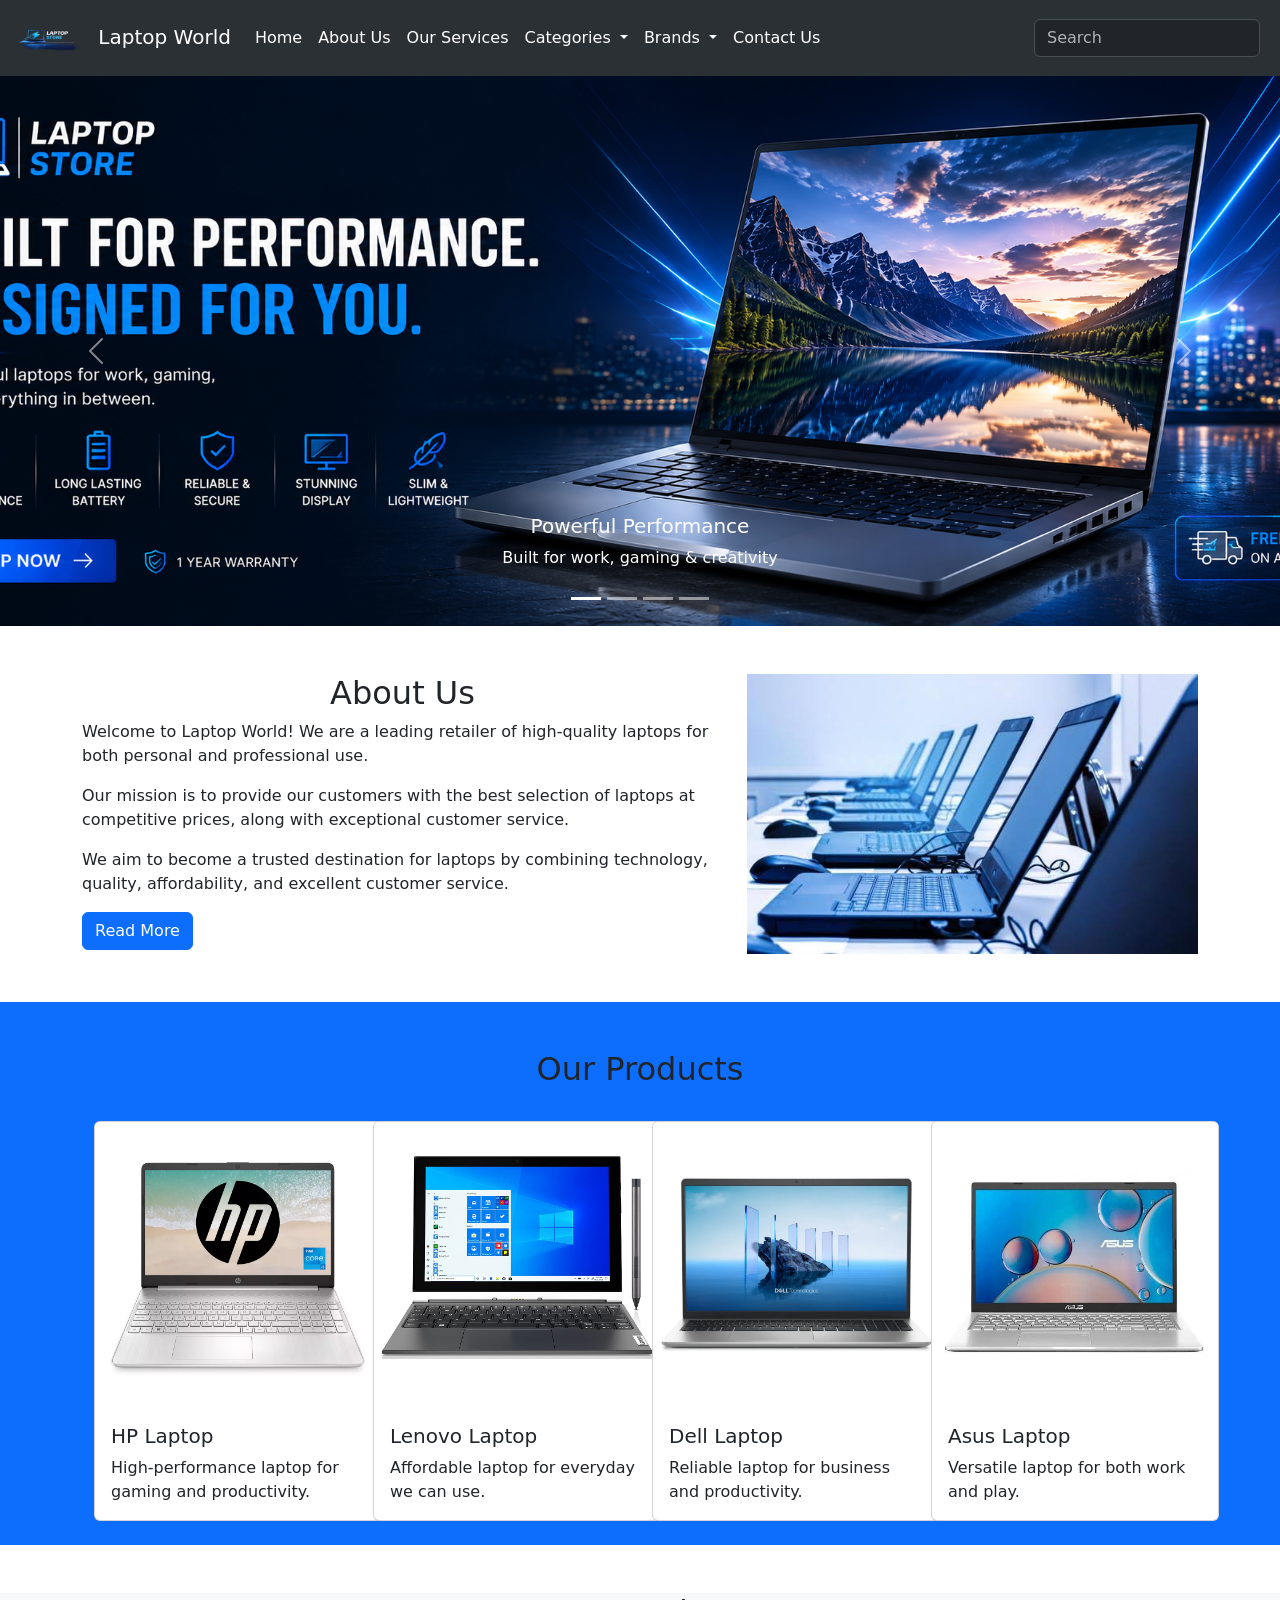
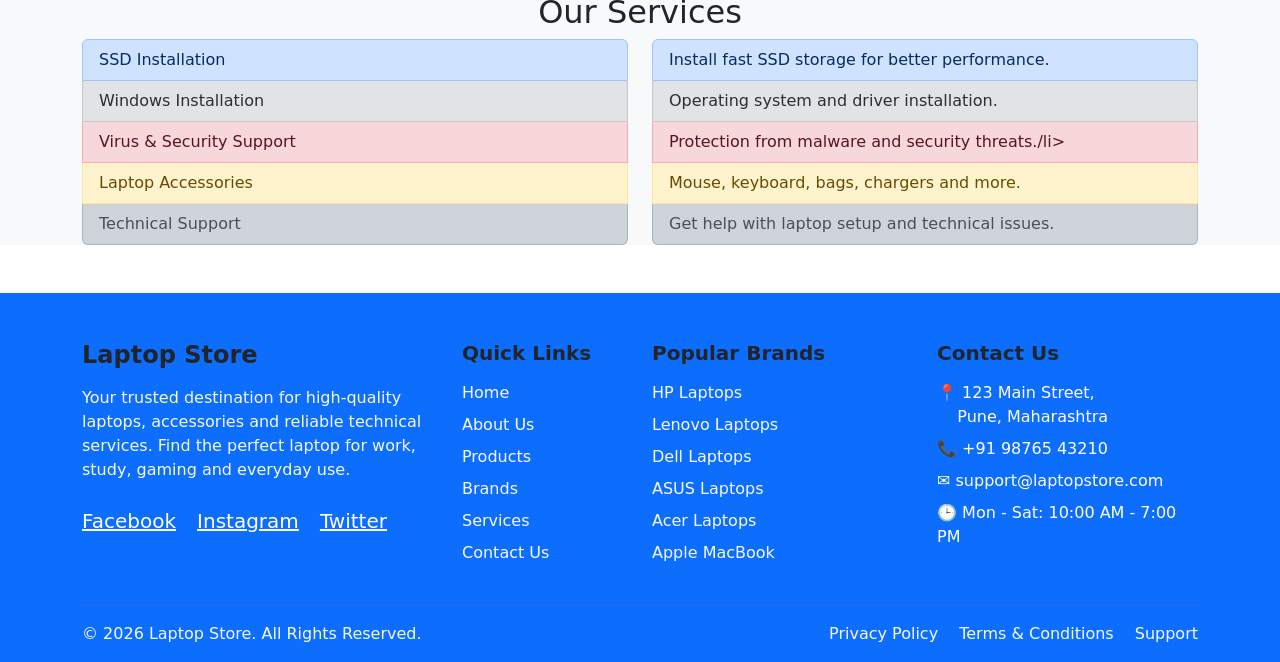
==== index.html @ 58d9a3b2 "Update index.html" ====
<!DOCTYPE html>
<html lang="en">
  <head>
    <meta charset="UTF-8">
    <meta name="viewport" content="width=device-width, initial-scale=1.0">
    <title>Index Page</title>
    <link
      href="https://cdn.jsdelivr.net/npm/bootstrap@5.3.8/dist/css/bootstrap.min.css"
      rel="stylesheet"
      integrity="sha384-sRIl4kxILFvY47J16cr9ZwB07vP4J8+LH7qKQnuqkuIAvNWLzeN8tE5YBujZqJLB"
      crossorigin="anonymous">
    <style>
  .carousel-item img {
    width: 80%;
    height: 550px;
    object-fit: cover;
  }
</style>
  </head>
  <body>

    <!-- header start -->
    <header>
      <nav class="navbar navbar-expand-lg bg-body-tertiary bg-dark"
        data-bs-theme="dark">

        <div class="container-fluid">

          <a class="navbar-brand" href="index.html"><img
              src="images/laptop logo.png"
              alt="logo" width="80" height="50"> Laptop World</a>
          <button class="navbar-toggler" type="button" data-bs-toggle="collapse"
            data-bs-target="#navbarSupportedContent"
            aria-controls="navbarSupportedContent" aria-expanded="false"
            aria-label="Toggle navigation">
            <span class="navbar-toggler-icon"></span>
          </button>
          <div class="collapse navbar-collapse" id="navbarSupportedContent">
            <ul class="navbar-nav me-auto mb-2 mb-lg-0">
              <li class="nav-item">
                <a class="nav-link active" aria-current="page"
                  href="index.html">Home</a>
              </li>
              <li class="nav-item">
                <a class="nav-link active" href="about.html">About Us</a>
              </li>

            <li class="nav-item">
              <a class="nav-link active " href="services.html">Our Services</a>
            </li>

            <li class="nav-item dropdown">
              
                <a class="nav-link active dropdown-toggle"
                  href="categories.html" role="button" data-bs-toggle="dropdown"
                  aria-expanded="false">
                  Categories
                </a>
                <ul class="dropdown-menu">
                  <li><a class="dropdown-item" href="categories.html#gaming">Gaming Laptops</a></li>
                  <li><a class="dropdown-item" href="categories.html#business">Business
                      Laptops</a></li>
                  <li><a class="dropdown-item" href="categories.html#student">Student Laptops</a></li>
                  <li><a class="dropdown-item" href="categories.html#twoinone">2-in-1 Laptops</a></li>
                  <li><a class="dropdown-item" href="categories.html#budget">Budget Laptops</a></li>

                </ul>
              </li>
            <li class="nav-item dropdown">
              <a class="nav-link active dropdown-toggle" href="brands.html"
                role="button" data-bs-toggle="dropdown" aria-expanded="false">
                Brands
              </a>
              <ul class="dropdown-menu">
                <li><a class="dropdown-item" href="brands.html#hp">HP</a></li>
                <li><a class="dropdown-item" href="brands.html#dell"> Dell</a></li>
                <li><a class="dropdown-item" href="brands.html#lenovo"> Lenovo</a></li>
                <li><a class="dropdown-item" href="brands.html#asus"> Asus</a></li>
                <li><a class="dropdown-item" href="brands.html#apple"> Apple</a></li>

              </ul>
            </li>
            <li class="nav-item">
              <a class="nav-link active" href="contact.html">Contact Us</a>
            </li>
          </ul>
          <form class="d-flex " role="search">
            <input class="form-control me-2" type="search"
              placeholder="Search" aria-label="Search" />
            
          </form>
        </div>
      </div>
    </nav>
  </header>
   <!-- carousel start -->
    <main>
      <section>
        <div id="carouselExampleCaptions" class="carousel slide"
          data-bs-ride="carousel">
          <div class="carousel-indicators">
            <button type="button" data-bs-target="#carouselExampleCaptions"
              data-bs-slide-to="0" class="active" aria-current="true"
              aria-label="Slide 1"></button>
            <button type="button" data-bs-target="#carouselExampleCaptions"
              data-bs-slide-to="1" aria-label="Slide 2"></button>
            <button type="button" data-bs-target="#carouselExampleCaptions"
              data-bs-slide-to="2" aria-label="Slide 3"></button>
            <button type="button" data-bs-target="#carouselExampleCaptions"
              data-bs-slide-to="3" aria-label="Slide 4"></button>
          </div>
          <div class="carousel-inner">
            <div class="carousel-item active">
              <img src="images/slider images/banner 3.png"
                class="d-block w-100 " alt="...">
              <div class="carousel-caption d-none d-md-block">
                <h5>Powerful Performance</h5>
                <p>Built for work, gaming & creativity</p>
              </div>
            </div>
            <div class="carousel-item">
              <img src="images/slider images/banner 2.png" class="d-block w-100"
                alt="...">
              <div class="carousel-caption d-none d-md-block">
                <h5>Premium Laptops</h5>
                <p>Experience the best in laptop technology</p>
              </div>
            </div>
            <div class="carousel-item">
              <img src="images/slider images/banner 1.png" class="d-block w-100"
                alt="...">
              <div class="carousel-caption d-none d-md-block">
                <h5>Latest Laptops</h5>
                <p>Smart laptops for learning & everyday use</p>
              </div>
            </div>
            <div class="carousel-item">
              <img src="images/slider images/banner 4.png" class="d-block w-100"
                alt="...">
              <div class="carousel-caption d-none d-md-block">
                <h5>Student Essentials</h5>
                <p>Smart laptops for learning & everyday use</p>
              </div>
            </div>
          </div>
          <button class="carousel-control-prev" type="button"
            data-bs-target="#carouselExampleCaptions" data-bs-slide="prev">
            <span class="carousel-control-prev-icon" aria-hidden="true"></span>
            <span class="visually-hidden">Previous</span>
          </button>
          <button class="carousel-control-next" type="button"
            data-bs-target="#carouselExampleCaptions" data-bs-slide="next">
            <span class="carousel-control-next-icon" aria-hidden="true"></span>
            <span class="visually-hidden">Next</span>
          </button>
        </div>
      </section>
    </main>
    <!-- carousel section end -->
     
  <!-- About section -->
    <section class="mt-5" bg-secondary>
      <div class="container">
        <div class="row">
          <div class="col-md-7" p-4>
            <h2 class="text-center">About Us</h2>
            <p>Welcome to Laptop World! We are a leading retailer of
              high-quality laptops for both personal and professional use.</p>
            <p>Our mission is to provide our customers with the best selection
              of laptops at competitive prices, along with exceptional customer
              service.</p>
            <p> We aim to become a trusted destination for laptops by combining
              technology, quality, affordability, and excellent customer
              service.</p>
            <a href="about.html">
              <button class="btn btn-primary">Read More</button>
            </a>
          </div>
          <div class="col-md-5" p-4>
            <img src="images/slider images/about laptop.jpg" class="img-fluid"
              alt="About Us">
          </div>
        </div>

      </div>
    </div>
  </section>
  <!-- about section end  -->

  <style>
      .card:hover{
        background-color:black;
        color:white;
      }
     </style>

     <!-- our product  -->
  <section class="mt-5 bg-primary">
    <div class="container p-4">
      <div class="row">
        <h2 class="text-dark p-4 text-center"> Our Products</h2>
        <div class="col-md-3">
          <div class="card" style="width: 18rem;">
            <img src="images/slider images/hp laptop.webp" class="card-img-top"
              alt="...">
            <div class="card-body">
              <h5 class="card-title">HP Laptop</h5>
              <p class="card-text">High-performance laptop for gaming and
                productivity.</p>
            </div>
          </div>
        </div>
        <div class="col-md-3">
          <div class="card" style="width: 18rem;">
            <img src="images/slider images/lenovo laptop.jpg"
              class="card-img-top" alt="...">
            <div class="card-body">
              <h5 class="card-title">Lenovo Laptop</h5>
              <p class="card-text">Affordable laptop for everyday we can
                use.</p>
            </div>
          </div>
        </div>
        <div class="col-md-3">
          <div class="card" style="width: 18rem;">
            <img src="images/slider images/dell.webp" class="card-img-top"
              alt="...">
            <div class="card-body">
              <h5 class="card-title">Dell Laptop</h5>
              <p class="card-text">Reliable laptop for business and
                productivity.</p>
            </div>
          </div>
        </div>
        <div class="col-md-3">
          <div class="card" style="width: 18rem;">
            <img src="images/slider images/asus laptop.jpg" class="card-img-top"
              alt="...">
            <div class="card-body">
              <h5 class="card-title">Asus Laptop</h5>
              <p class="card-text">Versatile laptop for both work and play.</p>
            </div>
          </div>
        </div>
      </div>
    </section>
    <!-- our product end -->
  
     <!-- service section -->
    <section class="mt-5 bg-light">
      <div class="container">
        <div class="row">
          <h2 class="text-center">Our Services</h2>
          <div class="col-md-6">
            <ul class="list-group">
              <li class="list-group-item list-group-item-primary">SSD
                Installation</li>
              <li class="list-group-item list-group-item-secondary">Windows
                Installation</li>
              <li class="list-group-item list-group-item-danger">Virus &
                Security Support</li>
              <li class="list-group-item list-group-item-warning">Laptop
                Accessories</li>
              <li class="list-group-item list-group-item-dark">Technical
                Support</li>
            </ul>
          </div>
          <div class="col-md-6">
            <ul class="list-group">
              <li class="list-group-item list-group-item-primary">Install fast
                SSD storage for better performance.</li>
              <li class="list-group-item list-group-item-secondary">Operating
                system and driver installation.</li>
              <li class="list-group-item list-group-item-danger">Protection from
                malware and security threats./li>
                <li class="list-group-item list-group-item-warning">Mouse,
                  keyboard, bags, chargers and more.</li>
                <li class="list-group-item list-group-item-dark">Get help with
                  laptop setup and technical issues.</li>
              </ul>
            </div>
          </div>
        </div>
      </div>
    </section>

    <br>
    <br>
    <!-- service section end -->

     <!-- contact  -->
    <section>
      <footer class="bg-primary text-white pt-5 pb-3">

        <div class="container">

          <div class="row g-4">

            <!-- Brand / About -->
            <div class="col-lg-4 col-md-6">

              <h4 class="fw-bold text-dark">
                 Laptop Store
              </h4>

              <p class="text-light mt-3">
                Your trusted destination for high-quality laptops,
                accessories and reliable technical services.
                Find the perfect laptop for work, study, gaming
                and everyday use.
              </p>

              <div class="mt-4">
                <a href="#" class="text-white me-3 fs-5">Facebook</a>
                <a href="#" class="text-white me-3 fs-5">Instagram</a>
                <a href="#" class="text-white fs-5">Twitter</a>
              </div>

            </div>

            <!-- Quick Links -->
            <div class="col-lg-2 col-md-6">

              <h5 class="fw-bold mb-3 text-dark">Quick Links</h5>

              <ul class="list-unstyled">

                <li class="mb-2">
                  <a href="#" class="text-light text-decoration-none">
                    Home
                  </a>
                </li>

                <li class="mb-2">
                  <a href="#" class="text-light text-decoration-none">
                    About Us
                  </a>
                </li>

                <li class="mb-2">
                  <a href="#" class="text-light text-decoration-none">
                    Products
                  </a>
                </li>

                <li class="mb-2">
                  <a href="#" class="text-light text-decoration-none">
                    Brands
                  </a>
                </li>

                <li class="mb-2">
                  <a href="#" class="text-light text-decoration-none">
                    Services
                  </a>
                </li>

                <li>
                  <a href="#" class="text-light text-decoration-none">
                    Contact Us
                  </a>
                </li>

              </ul>

            </div>

            <!-- Laptop Brands -->
            <div class="col-lg-3 col-md-6">

              <h5 class="fw-bold mb-3 text-dark">Popular Brands</h5>

              <ul class="list-unstyled">

                <li class="mb-2">
                  <a href="#" class="text-light text-decoration-none">
                    HP Laptops
                  </a>
                </li>

                <li class="mb-2">
                  <a href="#" class="text-light text-decoration-none">
                    Lenovo Laptops
                  </a>
                </li>

                <li class="mb-2">
                  <a href="#" class="text-light text-decoration-none">
                    Dell Laptops
                  </a>
                </li>

                <li class="mb-2">
                  <a href="#" class="text-light text-decoration-none">
                    ASUS Laptops
                  </a>
                </li>

                <li class="mb-2">
                  <a href="#" class="text-light text-decoration-none">
                    Acer Laptops
                  </a>
                </li>

                <li>
                  <a href="#" class="text-light text-decoration-none">
                    Apple MacBook
                  </a>
                </li>

              </ul>

            </div>

            <!-- Contact -->
            <div class="col-lg-3 col-md-6">

              <h5 class="fw-bold mb-3 text-dark">Contact Us</h5>

              <p class="mb-2">
                📍 123 Main Street,<br>
                &nbsp;&nbsp;&nbsp;&nbsp;Pune, Maharashtra
              </p>

              <p class="mb-2">
                📞 +91 98765 43210
              </p>

              <p class="mb-2">
                ✉️ support@laptopstore.com
              </p>

              <p class="mb-0">
                🕒 Mon - Sat: 10:00 AM - 7:00 PM
              </p>

            </div>

          </div>

          <!-- Divider -->
          <hr class="border-secondary mt-4">

          <!-- Bottom Footer -->
          <div class="row align-items-center">

            <div class="col-md-6 text-center text-md-start">

              <p class="mb-0 text-light">
                © 2026 Laptop Store. All Rights Reserved.
              </p>

            </div>

            <div class="col-md-6 text-center text-md-end mt-2 mt-md-0">

              <a href="#" class="text-light text-decoration-none me-3">
                Privacy Policy 
              </a>

              <a href="#" class="text-light text-decoration-none me-3">
                Terms & Conditions
              </a>

              <a href="#" class="text-light text-decoration-none">
                Support
              </a>

            </div>

          </div>

        </div>

      </footer>
    </section>

    <script
      src="https://cdn.jsdelivr.net/npm/bootstrap@5.3.8/dist/js/bootstrap.bundle.min.js"
      integrity="sha384-FKyoEForCGlyvwx9Hj09JcYn3nv7wiPVlz7YYwJrWVcXK/BmnVDxM+D2scQbITxI"
      crossorigin="anonymous"></script>
  </body>
</html>
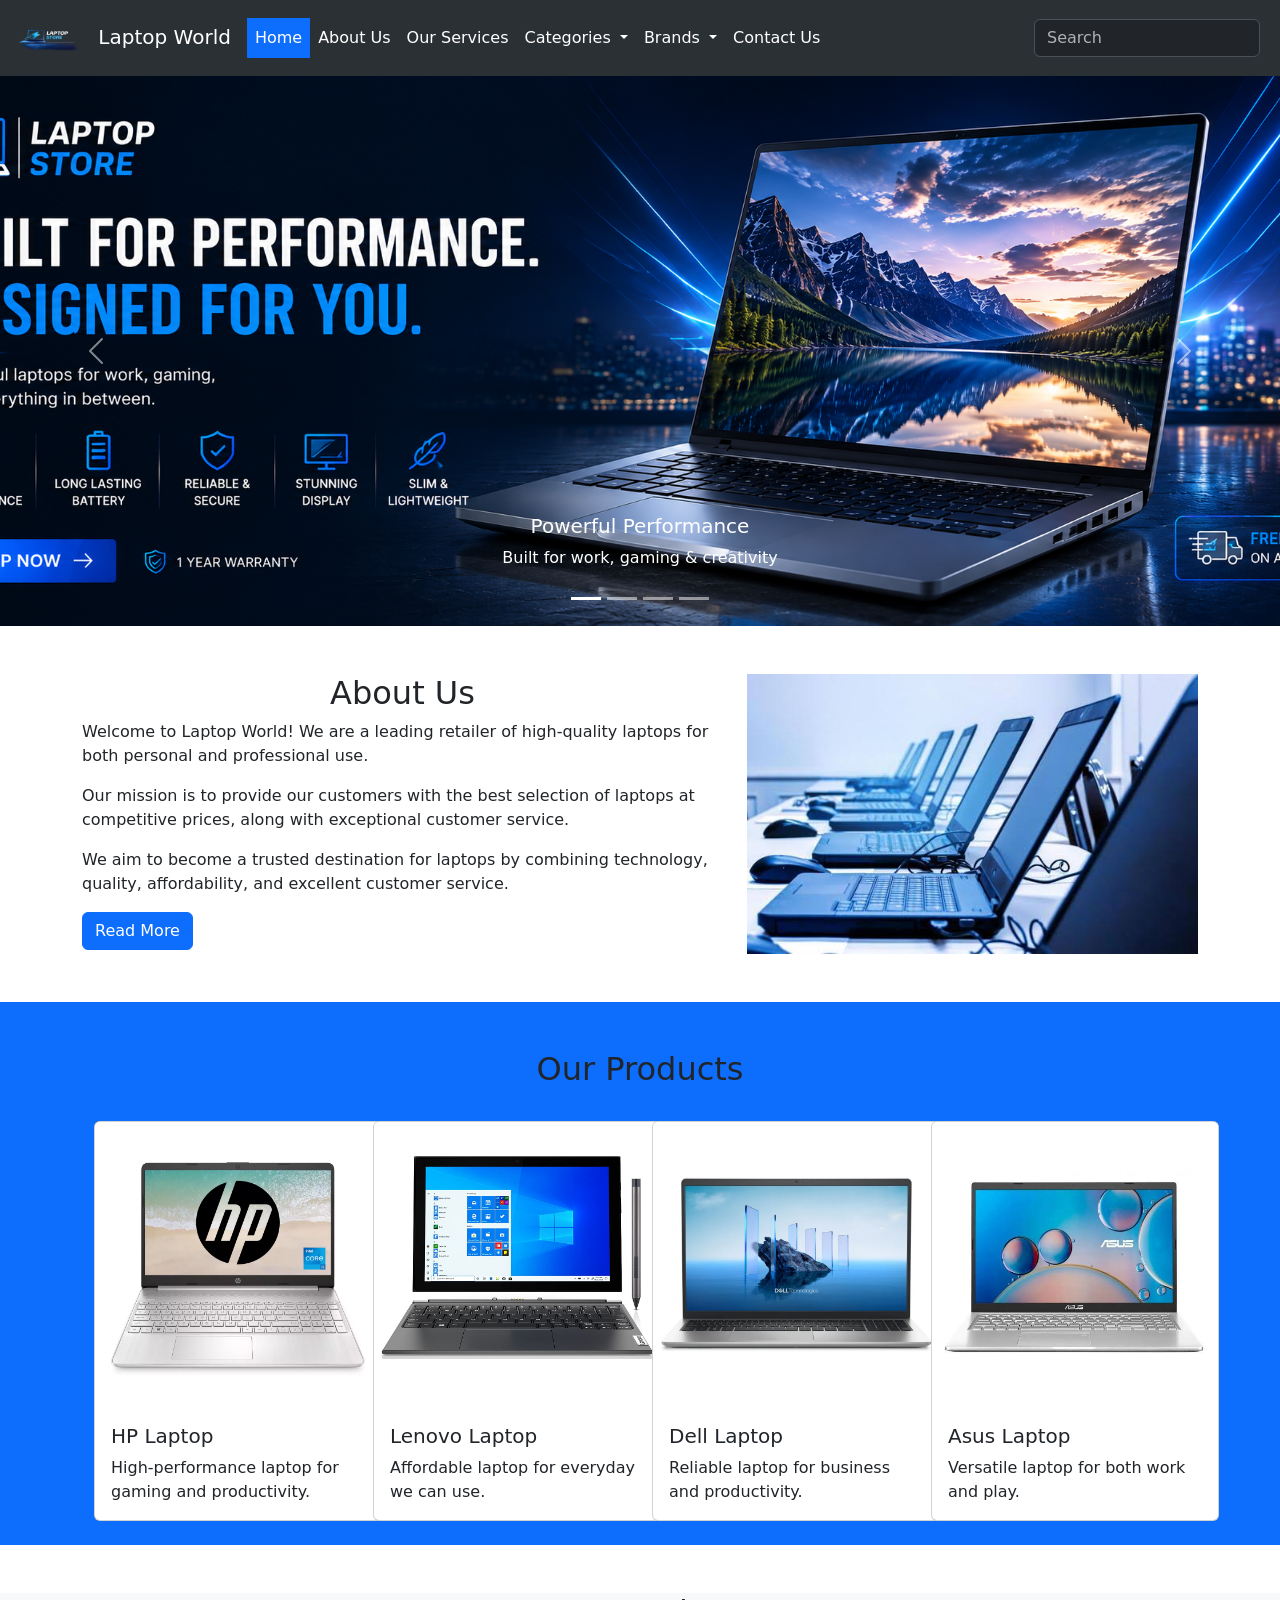
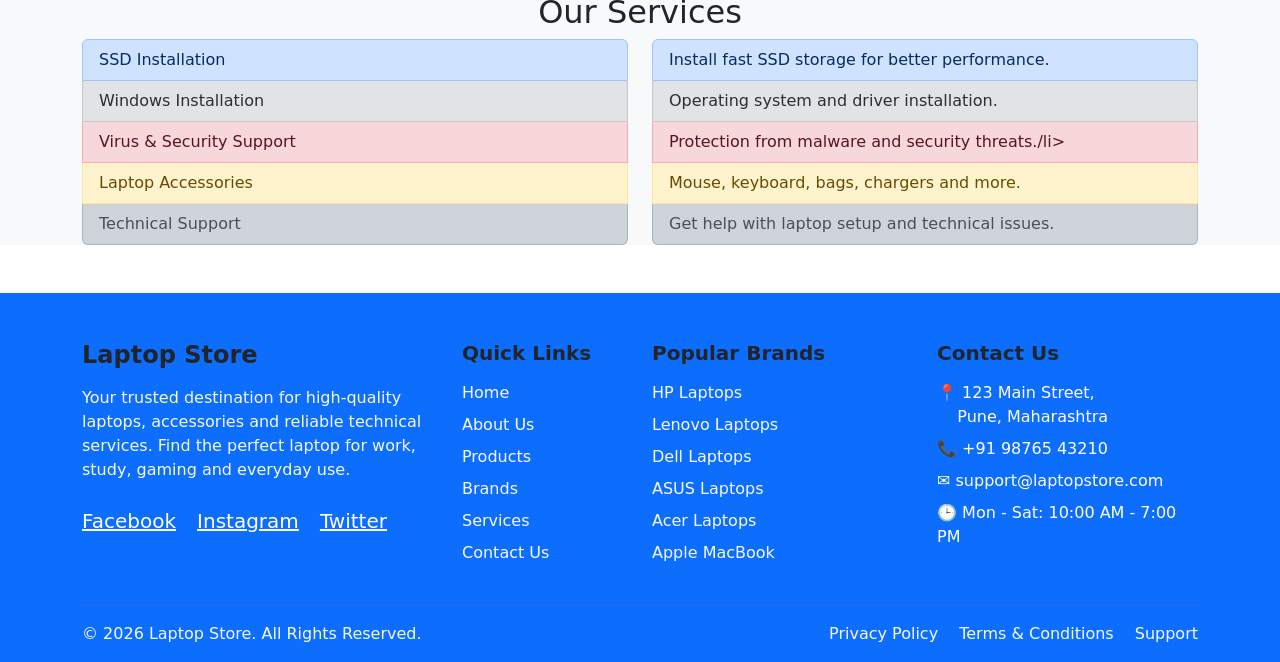
==== commit ae17f6a7: "Update index.html" ====
--- a/index.html
+++ b/index.html
@@ -38,7 +38,7 @@
           <div class="collapse navbar-collapse" id="navbarSupportedContent">
             <ul class="navbar-nav me-auto mb-2 mb-lg-0">
               <li class="nav-item">
-                <a class="nav-link active" aria-current="page"
+                <a class="nav-link active bg-primary" aria-current="page"
                   href="index.html">Home</a>
               </li>
               <li class="nav-item">
@@ -84,7 +84,7 @@
               <a class="nav-link active" href="contact.html">Contact Us</a>
             </li>
           </ul>
-          <form class="d-flex " role="search">
+          <form class="d-flex text-light" role="search">
             <input class="form-control me-2" type="search"
               placeholder="Search" aria-label="Search" />
             
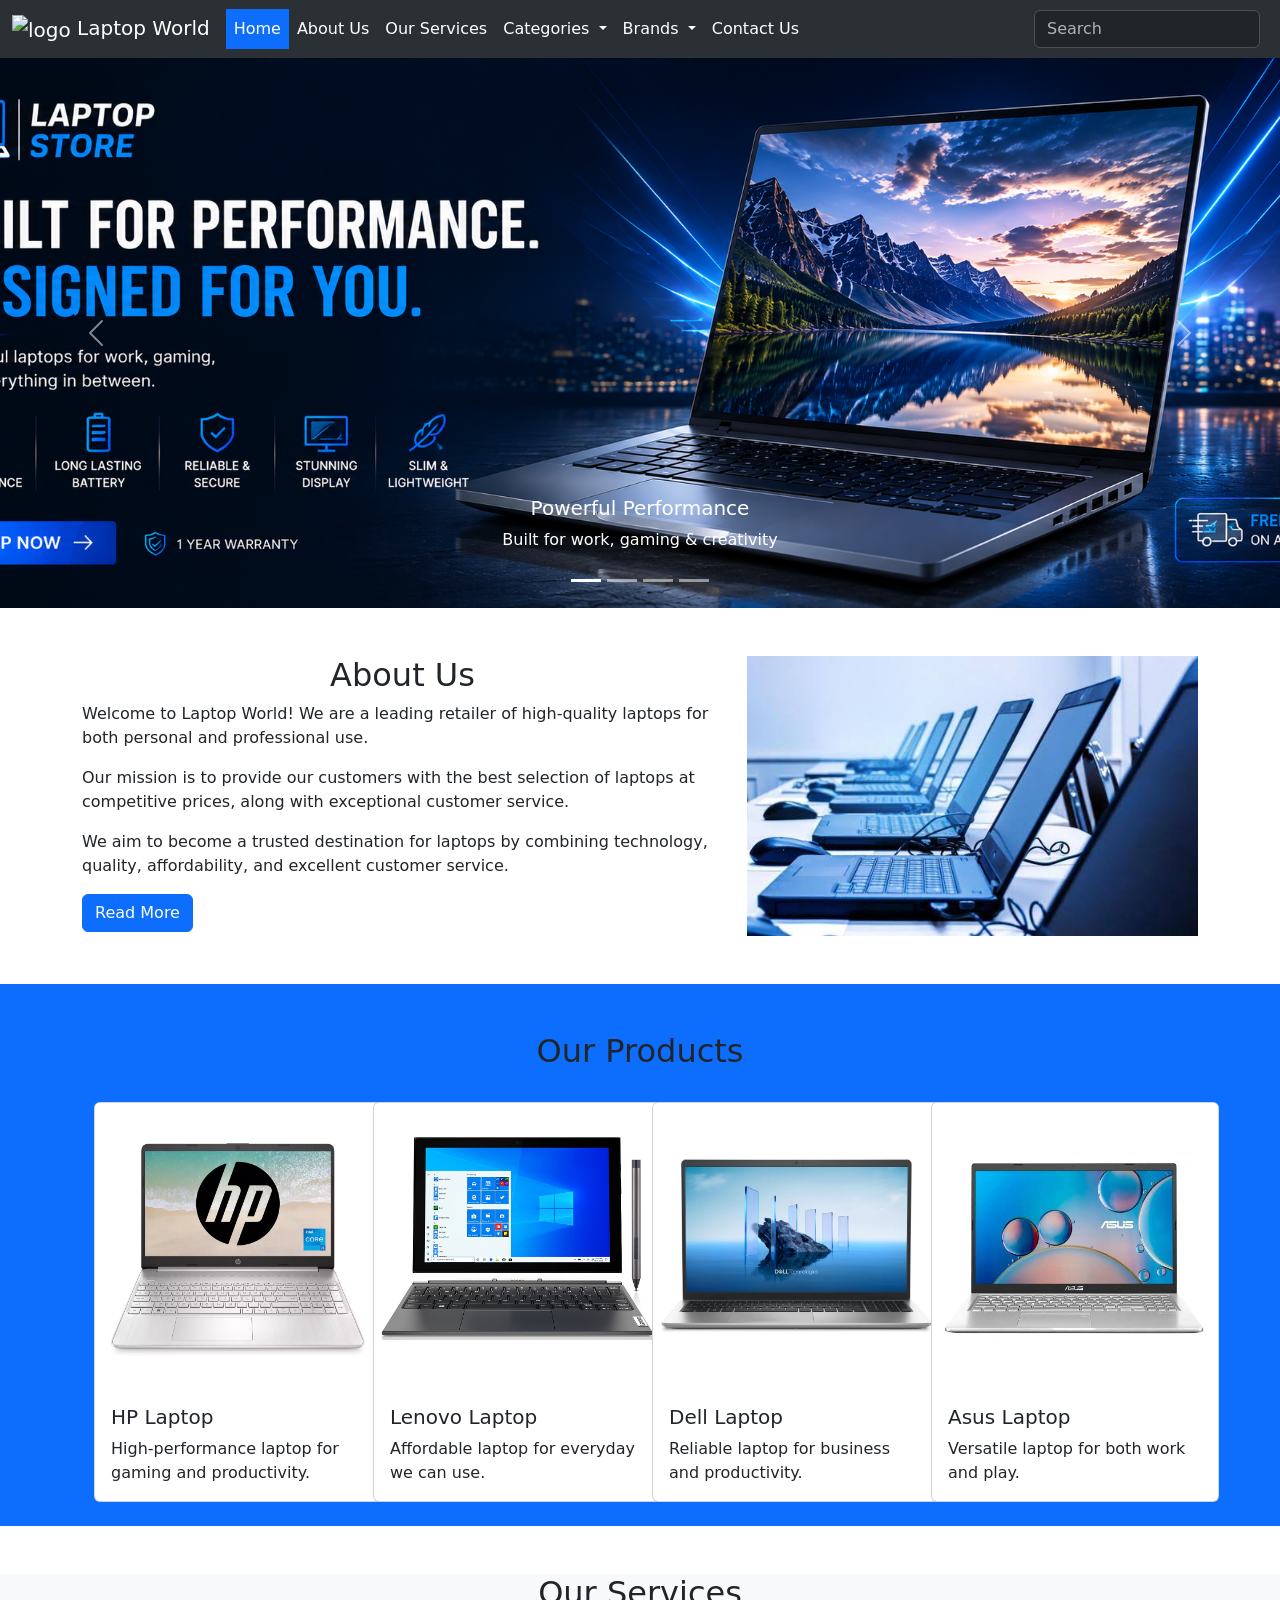
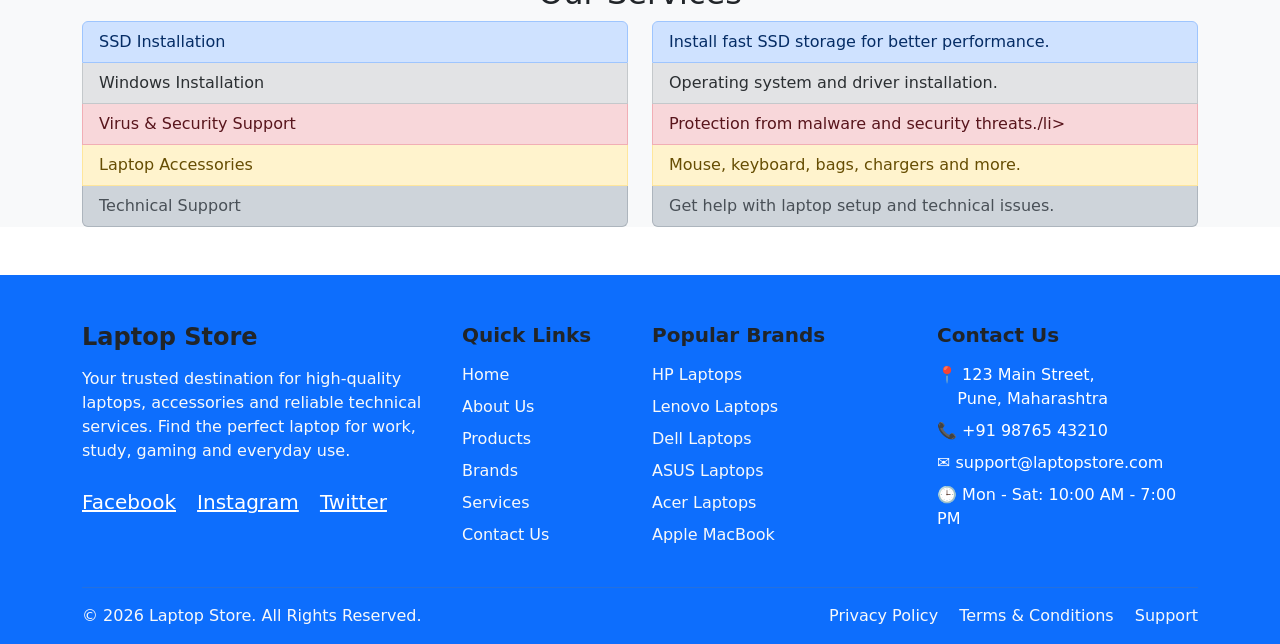
==== commit 28e5f2c0: "Update index.html" ====
--- a/index.html
+++ b/index.html
@@ -27,8 +27,10 @@
         <div class="container-fluid">
 
           <a class="navbar-brand" href="index.html"><img
-              src="images/laptop logo.png"
+              src="images/slider images/lapptop logo.png"
               alt="logo" width="80" height="50"> Laptop World</a>
+
+    
           <button class="navbar-toggler" type="button" data-bs-toggle="collapse"
             data-bs-target="#navbarSupportedContent"
             aria-controls="navbarSupportedContent" aria-expanded="false"
@@ -109,7 +111,7 @@
             <button type="button" data-bs-target="#carouselExampleCaptions"
               data-bs-slide-to="3" aria-label="Slide 4"></button>
           </div>
-          <div class="carousel-inner">
+          <div class="carousel-inner carousel-fade">
             <div class="carousel-item active">
               <img src="images/slider images/banner 3.png"
                 class="d-block w-100 " alt="...">
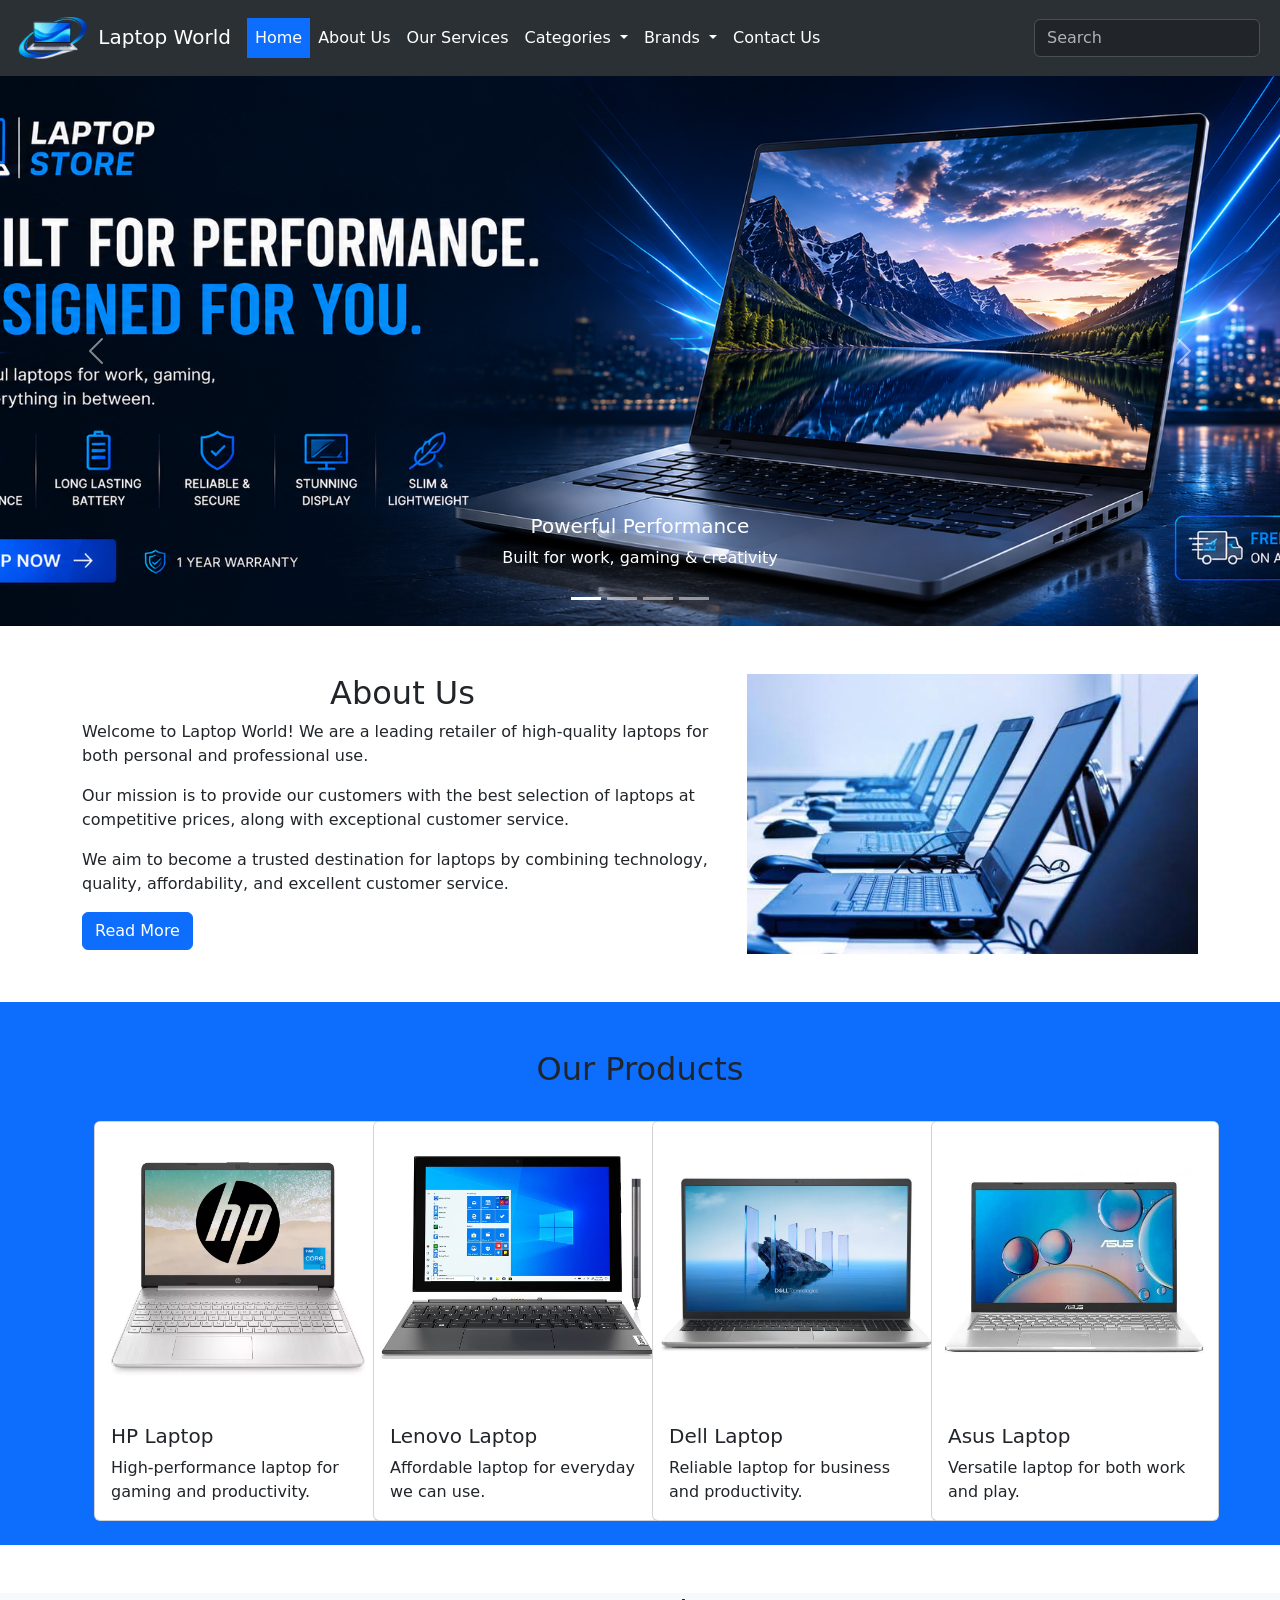
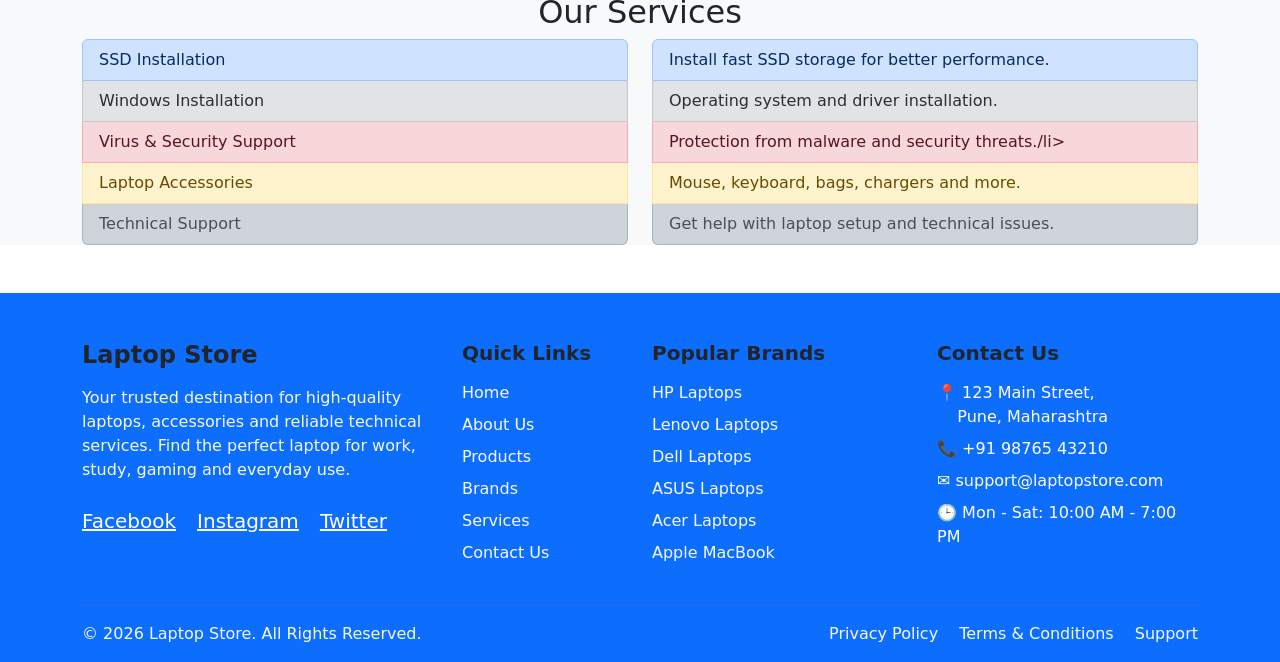
==== commit 00fd07fb: "Update index.html" ====
--- a/index.html
+++ b/index.html
@@ -95,6 +95,7 @@
       </div>
     </nav>
   </header>
+  <!-- header end -->
    <!-- carousel start -->
     <main>
       <section>
@@ -476,7 +477,7 @@
 
       </footer>
     </section>
-
+ <!-- contact section end -->
     <script
       src="https://cdn.jsdelivr.net/npm/bootstrap@5.3.8/dist/js/bootstrap.bundle.min.js"
       integrity="sha384-FKyoEForCGlyvwx9Hj09JcYn3nv7wiPVlz7YYwJrWVcXK/BmnVDxM+D2scQbITxI"
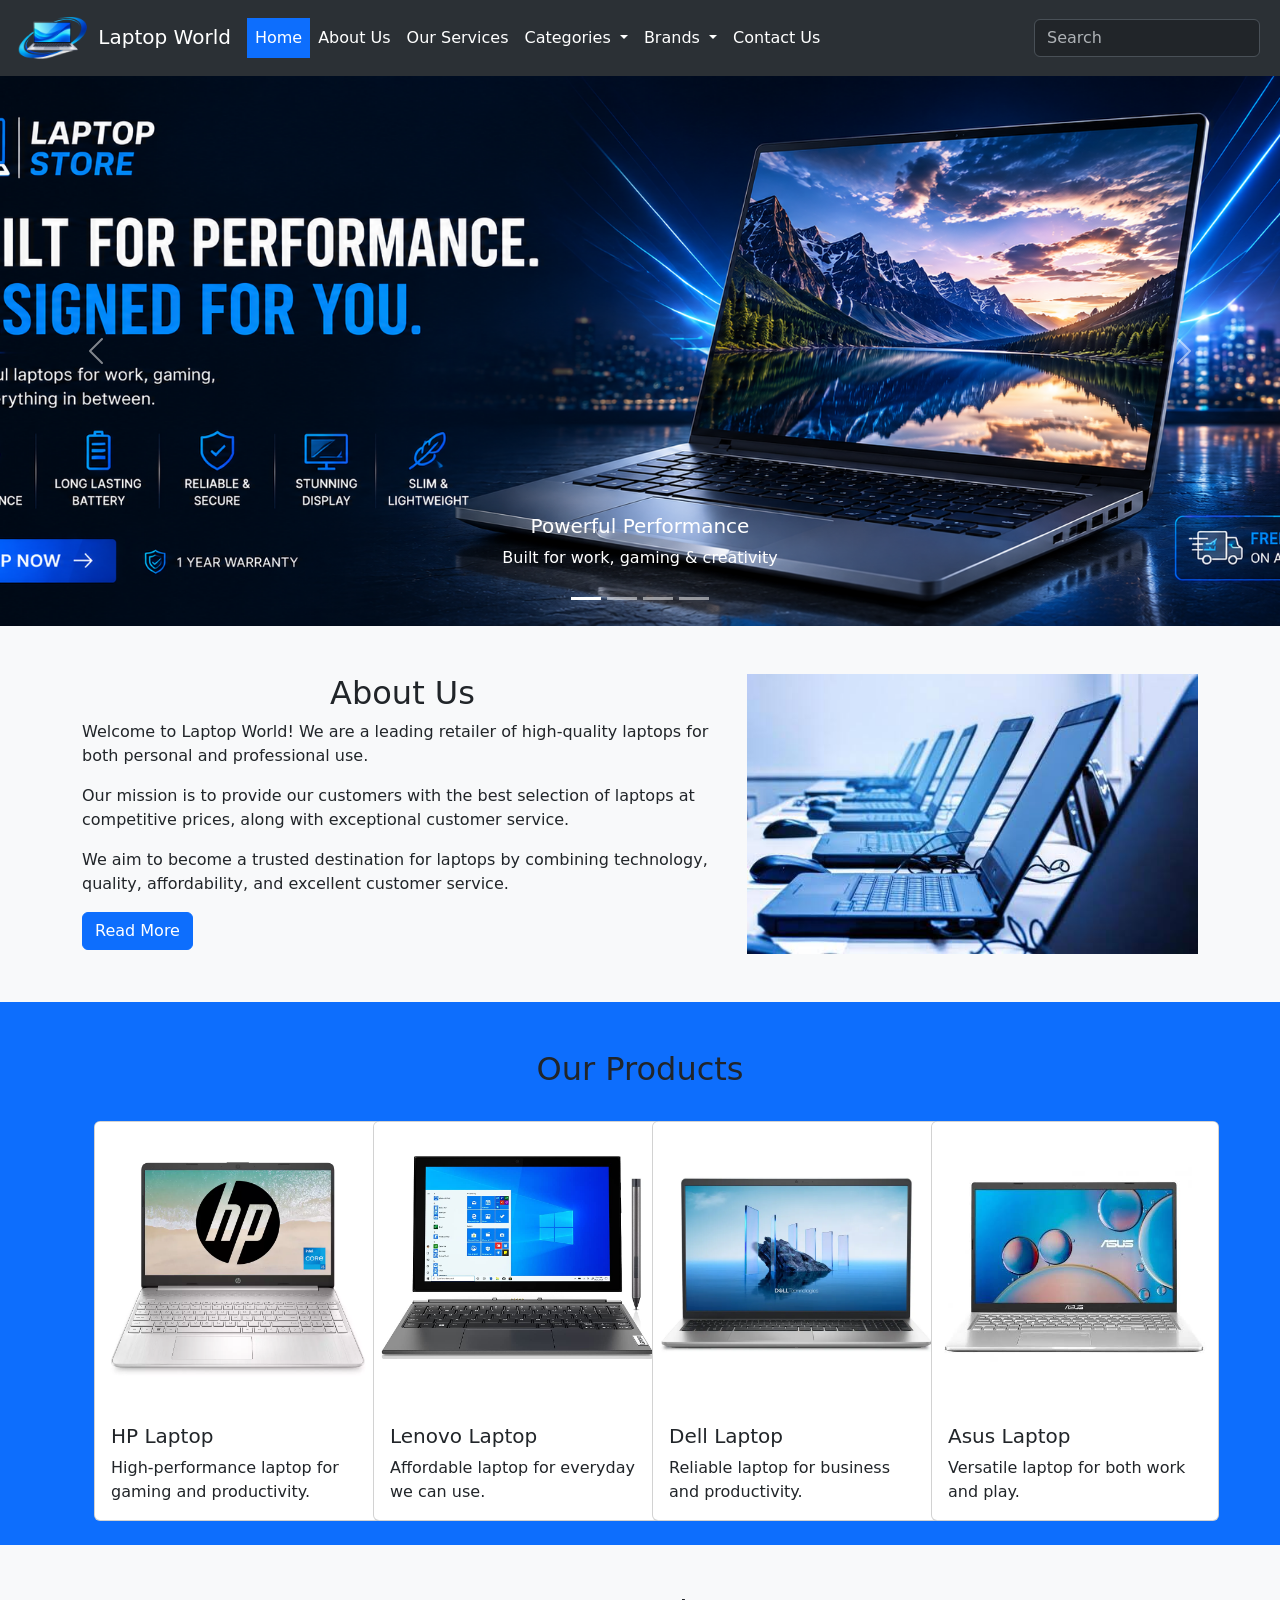
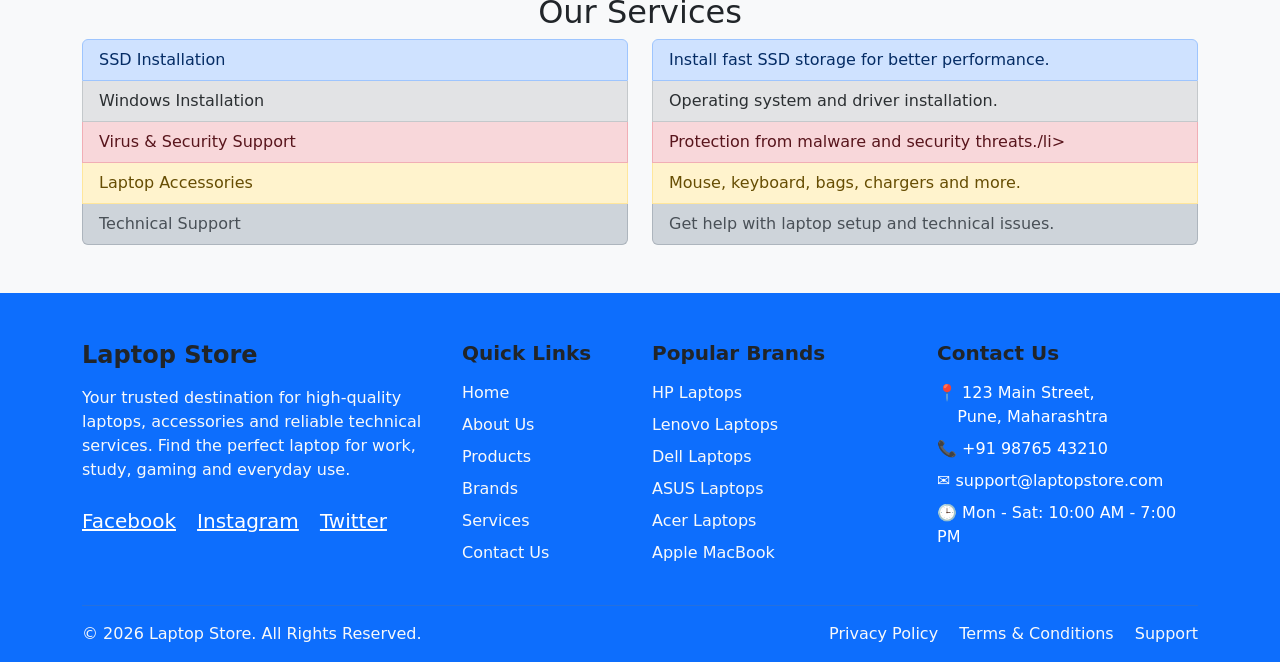
==== commit 54efede8: "Update index.html" ====
--- a/index.html
+++ b/index.html
@@ -9,13 +9,7 @@
       rel="stylesheet"
       integrity="sha384-sRIl4kxILFvY47J16cr9ZwB07vP4J8+LH7qKQnuqkuIAvNWLzeN8tE5YBujZqJLB"
       crossorigin="anonymous">
-    <style>
-  .carousel-item img {
-    width: 80%;
-    height: 550px;
-    object-fit: cover;
-  }
-</style>
+    <link rel="stylesheet" href="css/styles.css">
   </head>
   <body>
 
@@ -189,15 +183,7 @@
     </div>
   </section>
   <!-- about section end  -->
-
-  <style>
-      .card:hover{
-        background-color:black;
-        color:white;
-      }
-     </style>
-
-     <!-- our product  -->
+<!-- our product  -->
   <section class="mt-5 bg-primary">
     <div class="container p-4">
       <div class="row">
--- a/css/styles.css
+++ b/css/styles.css
@@ -0,0 +1,335 @@
+/* ===== about.html ===== */
+.carousel-item img {
+    width: 80%;
+    height: 550px;
+    object-fit: cover;
+  }
+
+.card:hover{
+      background-color: black;
+      color: white;
+    }
+
+/* ===== brands.html ===== */
+/* =========================
+           PAGE HEADING
+        ========================= */
+
+        .brand-heading {
+            padding: 50px 20px;
+            text-align: center;
+        }
+
+        .brand-heading h1 {
+            font-weight: bold;
+            margin-bottom: 10px;
+        }
+
+        .brand-heading p {
+            margin-bottom: 0;
+        }
+
+
+        /* =========================
+           BRAND SECTION
+        ========================= */
+
+        .brand-section {
+            padding: 30px 0;
+            scroll-margin-top: 80px;
+        }
+
+
+        /* =========================
+           BRAND BOX
+        ========================= */
+
+        .brand-box {
+            padding: 20px 0;
+            border-bottom: 0px solid #ddd;
+        }
+
+
+        /* =========================
+           BRAND HEADING
+        ========================= */
+
+        .brand-box h1 {
+            font-size: 32px;
+            font-weight: bold;
+            margin-bottom: 25px;
+        }
+
+
+        /* =========================
+           BRAND IMAGE
+        ========================= */
+
+        .brand-image {
+            width: 100%;
+            height: 350px;
+
+            object-fit: contain;
+
+            background-color: #f8f9fa;
+
+            border: 1px solid #ddd;
+            border-radius: 10px;
+
+            padding: 20px;
+        }
+
+
+        /* =========================
+           BRAND VIDEO
+        ========================= */
+
+        .brand-video {
+            width: 100%;
+            height: 350px;
+
+            object-fit: cover;
+
+            background-color: #000;
+
+            border-radius: 10px;
+
+            border: 1px solid #ddd;
+        }
+
+
+        /* =========================
+           NAVBAR
+        ========================= */
+
+        .navbar {
+            position: sticky;
+            top: 0;
+            z-index: 1000;
+        }
+
+
+        /* =========================
+           DROPDOWN
+        ========================= */
+
+        .dropdown-menu {
+            z-index: 2000;
+        }
+
+
+        /* =========================
+           FOOTER
+        ========================= */
+
+        footer a:hover {
+            text-decoration: underline !important;
+        }
+
+
+        /* =========================
+           MOBILE
+        ========================= */
+
+        @media (max-width: 768px) {
+
+            .brand-image,
+            .brand-video {
+                height: 280px;
+            }
+
+            .brand-box h1 {
+                font-size: 28px;
+            }
+
+        }
+
+/* ===== categories.html ===== */
+body {
+            background-color: #f8f9fa;
+        }
+
+        .category-section {
+            padding: 30px 0;
+        }
+
+        .category-title {
+            font-weight: bold;
+            margin-bottom: 40px;
+        }
+
+        .laptop-card {
+            border: none;
+            border-radius: 15px;
+            overflow: hidden;
+            transition: 0.3s;
+            height: 100%;
+            box-shadow: 0 4px 15px rgba(0,0,0,0.1);
+        }
+
+        .laptop-card:hover {
+            transform: translateY(-8px);
+            box-shadow: 0 8px 25px rgba(0,0,0,0.2);
+        }
+
+        .laptop-card img {
+            width: 100%;
+            height: 300px;
+            object-fit: contain;
+            background-color: white;
+            padding: 15px;
+        }
+
+        .laptop-card .card-body {
+            padding: 20px;
+        }
+
+        .price {
+            font-size: 20px;
+            font-weight: bold;
+            color: #0d6efd;
+        }
+
+        .category-banner {
+            background-color: #0d6efd;
+            color: white;
+            padding: 50px 20px;
+            text-align: center;
+        }
+
+        .category-banner h1 {
+            font-weight: bold;
+        }
+
+        .category-section:nth-child(even) {
+            background-color: #ffffff;
+        }
+
+        footer {
+            background-color: #0d6efd;
+        }
+
+        html {
+            scroll-behavior: smooth;
+        }
+
+/* ===== contact.html ===== */
+.carousel-item img {
+    width: 80%;
+    height: 550px;
+    object-fit: cover;
+  }
+
+/* PAGE HEADING */
+
+.brand-heading {
+    background-color: #f8f9fa;
+    padding: 50px 20px;
+    text-align: center;
+}
+
+.brand-heading h1 {
+    font-weight: bold;
+    margin-bottom: 10px;
+}
+
+.brand-heading p {
+    color: #666;
+    margin-bottom: 0;
+
+  
+}
+
+/* ===== index.html ===== */
+.carousel-item img {
+    width: 80%;
+    height: 550px;
+    object-fit: cover;
+  }
+
+.card:hover{
+        background-color:black;
+        color:white;
+      }
+
+/* ===== services.html ===== */
+/* Service cards */
+        .service-card {
+            height: 100%;
+            transition: 0.3s;
+            border-radius: 10px;
+            overflow: hidden;
+        }
+
+        .service-card:hover {
+            transform: translateY(-8px);
+            box-shadow: 0 8px 20px rgba(0, 0, 0, 0.2);
+        }
+
+        .service-card img {
+            height: 185px;
+            width: 100%;
+            object-fit: cover;
+        }
+
+        .service-card .card-body {
+            min-height: 205px;
+        }
+
+        /* Modal images */
+        .modal-main-image {
+            width: 100%;
+            height: 350px;
+            object-fit: contain;
+            border-radius: 10px;
+        }
+
+        .service-small-image {
+            width: 100%;
+            height: 220px;
+            object-fit: cover;
+            border-radius: 10px;
+        }
+
+        /* Footer */
+        footer a:hover {
+            text-decoration: underline !important;
+        }
+
+
+/* ===== COMMON SITE BEHAVIOR ===== */
+/* Keep the navigation visible while the page is scrolled. */
+.navbar {
+    position: sticky;
+    top: 0;
+    z-index: 1030;
+}
+
+/* Keep dropdown menus above page content when the navbar is sticky. */
+.dropdown-menu {
+    z-index: 2000;
+}
+
+
+/* Sticky navigation - applied site-wide */
+.navbar,
+nav.navbar,
+header .navbar {
+    position: sticky !important;
+    top: 0 !important;
+    z-index: 1030 !important;
+}
+
+
+
+/* sticky  */
+.site-header,
+.navbar,
+.navbar-container,
+.main-navbar,
+header {
+  position: sticky;
+  top: 0;
+  z-index: 1000;
+}
+
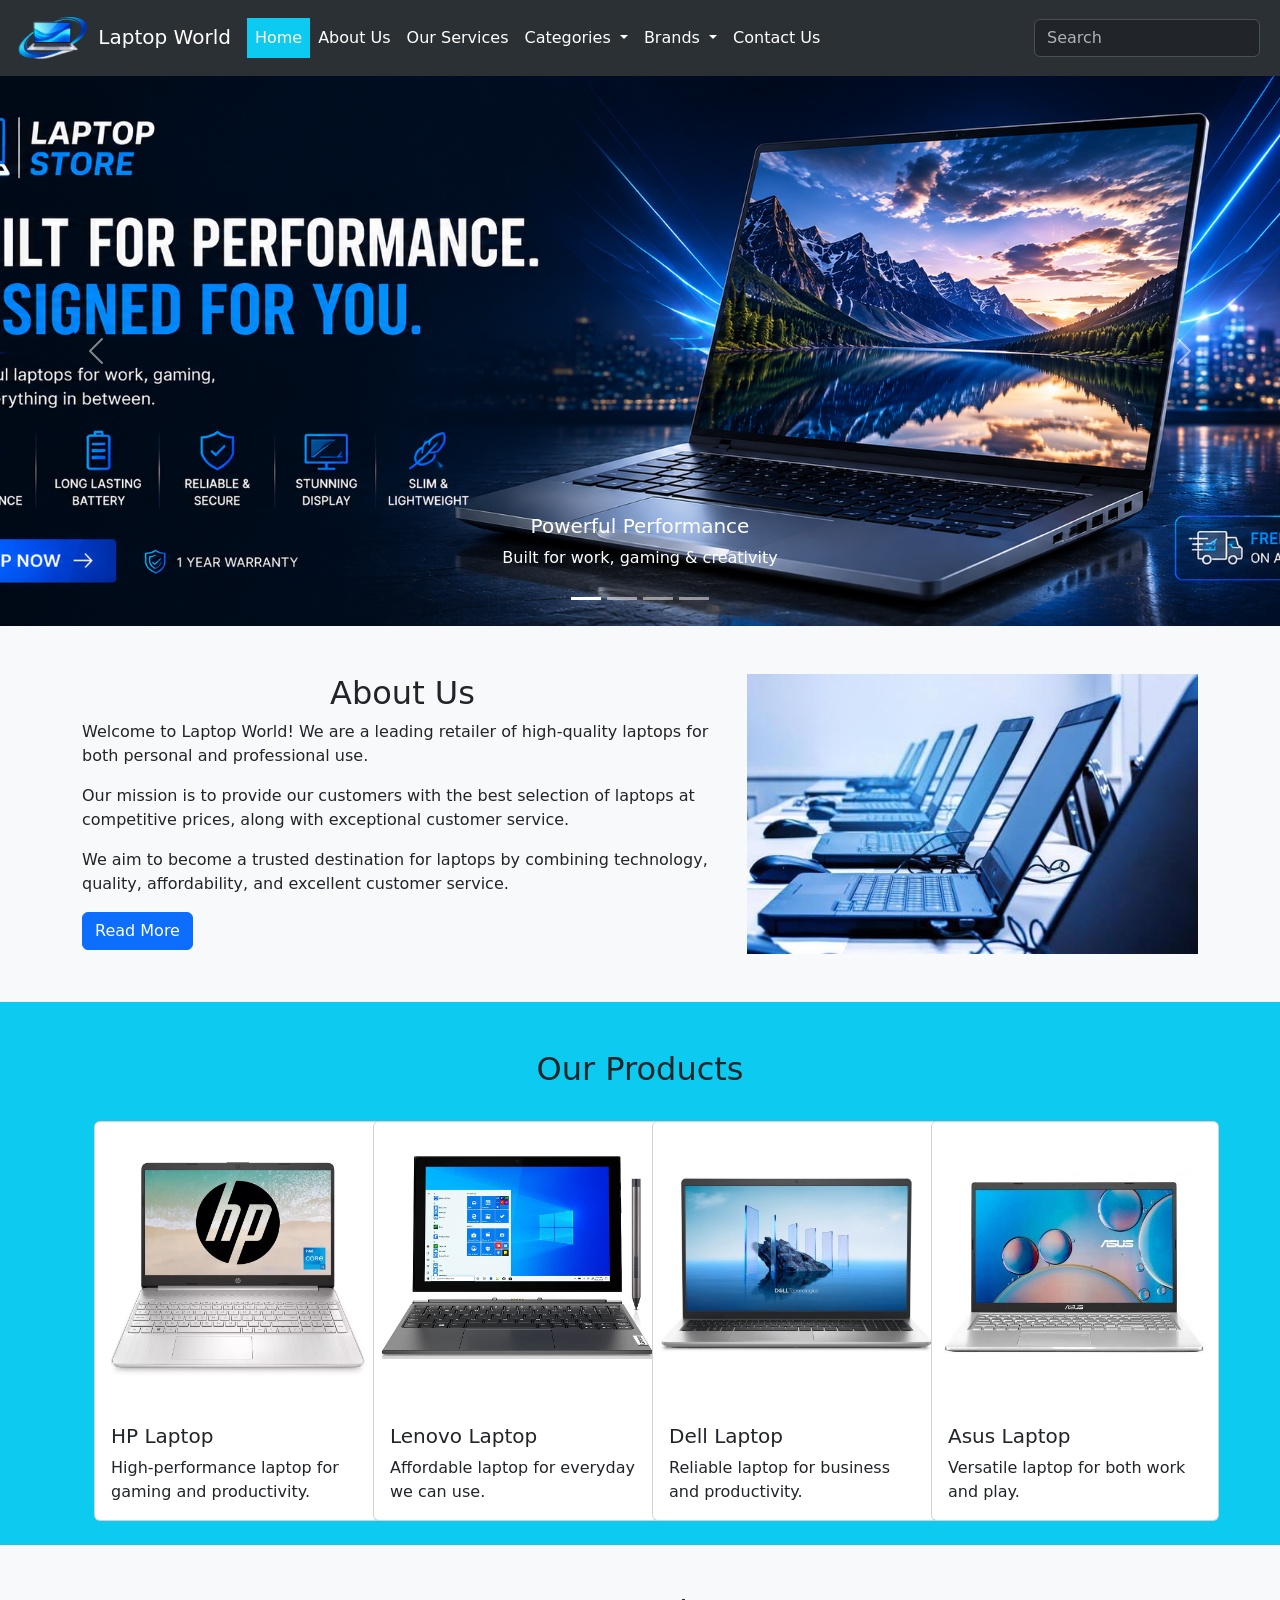
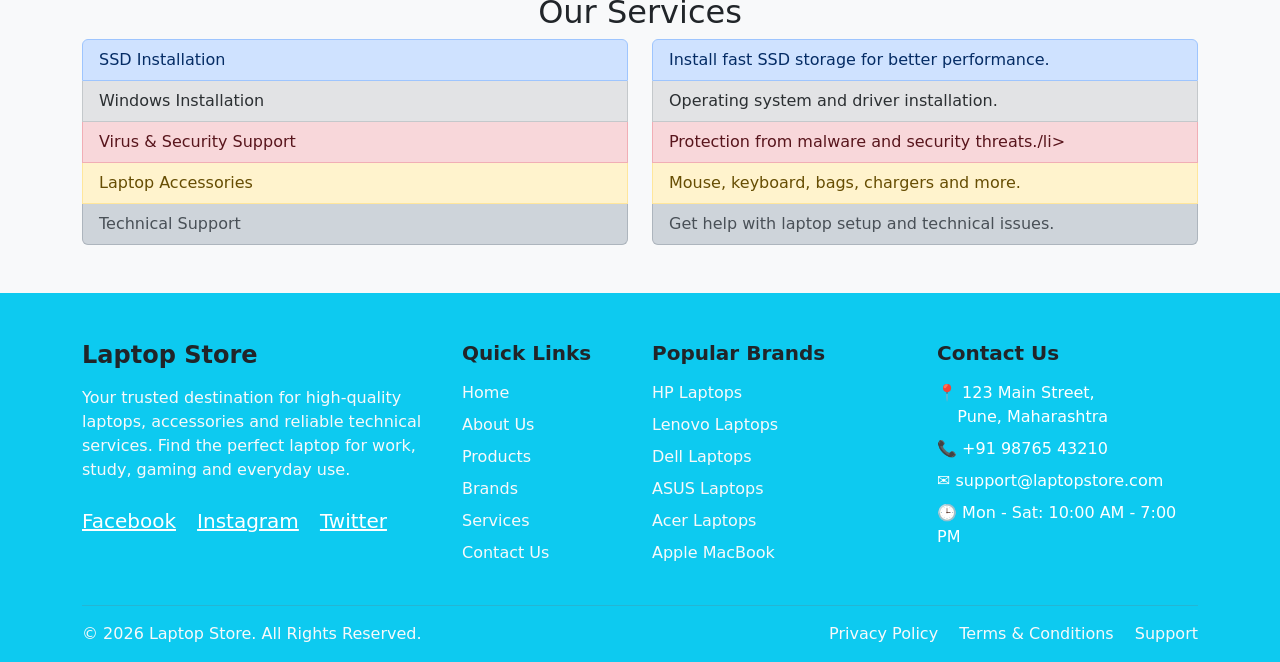
==== commit e8efbe4c: "Update index.html" ====
--- a/index.html
+++ b/index.html
@@ -34,7 +34,7 @@
           <div class="collapse navbar-collapse" id="navbarSupportedContent">
             <ul class="navbar-nav me-auto mb-2 mb-lg-0">
               <li class="nav-item">
-                <a class="nav-link active bg-primary" aria-current="page"
+                <a class="nav-link active bg-info" aria-current="page"
                   href="index.html">Home</a>
               </li>
               <li class="nav-item">
@@ -184,7 +184,7 @@
   </section>
   <!-- about section end  -->
 <!-- our product  -->
-  <section class="mt-5 bg-primary">
+  <section class="mt-5 bg-info">
     <div class="container p-4">
       <div class="row">
         <h2 class="text-dark p-4 text-center"> Our Products</h2>
@@ -279,7 +279,7 @@
 
      <!-- contact  -->
     <section>
-      <footer class="bg-primary text-white pt-5 pb-3">
+      <footer class="bg-info text-white pt-5 pb-3">
 
         <div class="container">
 
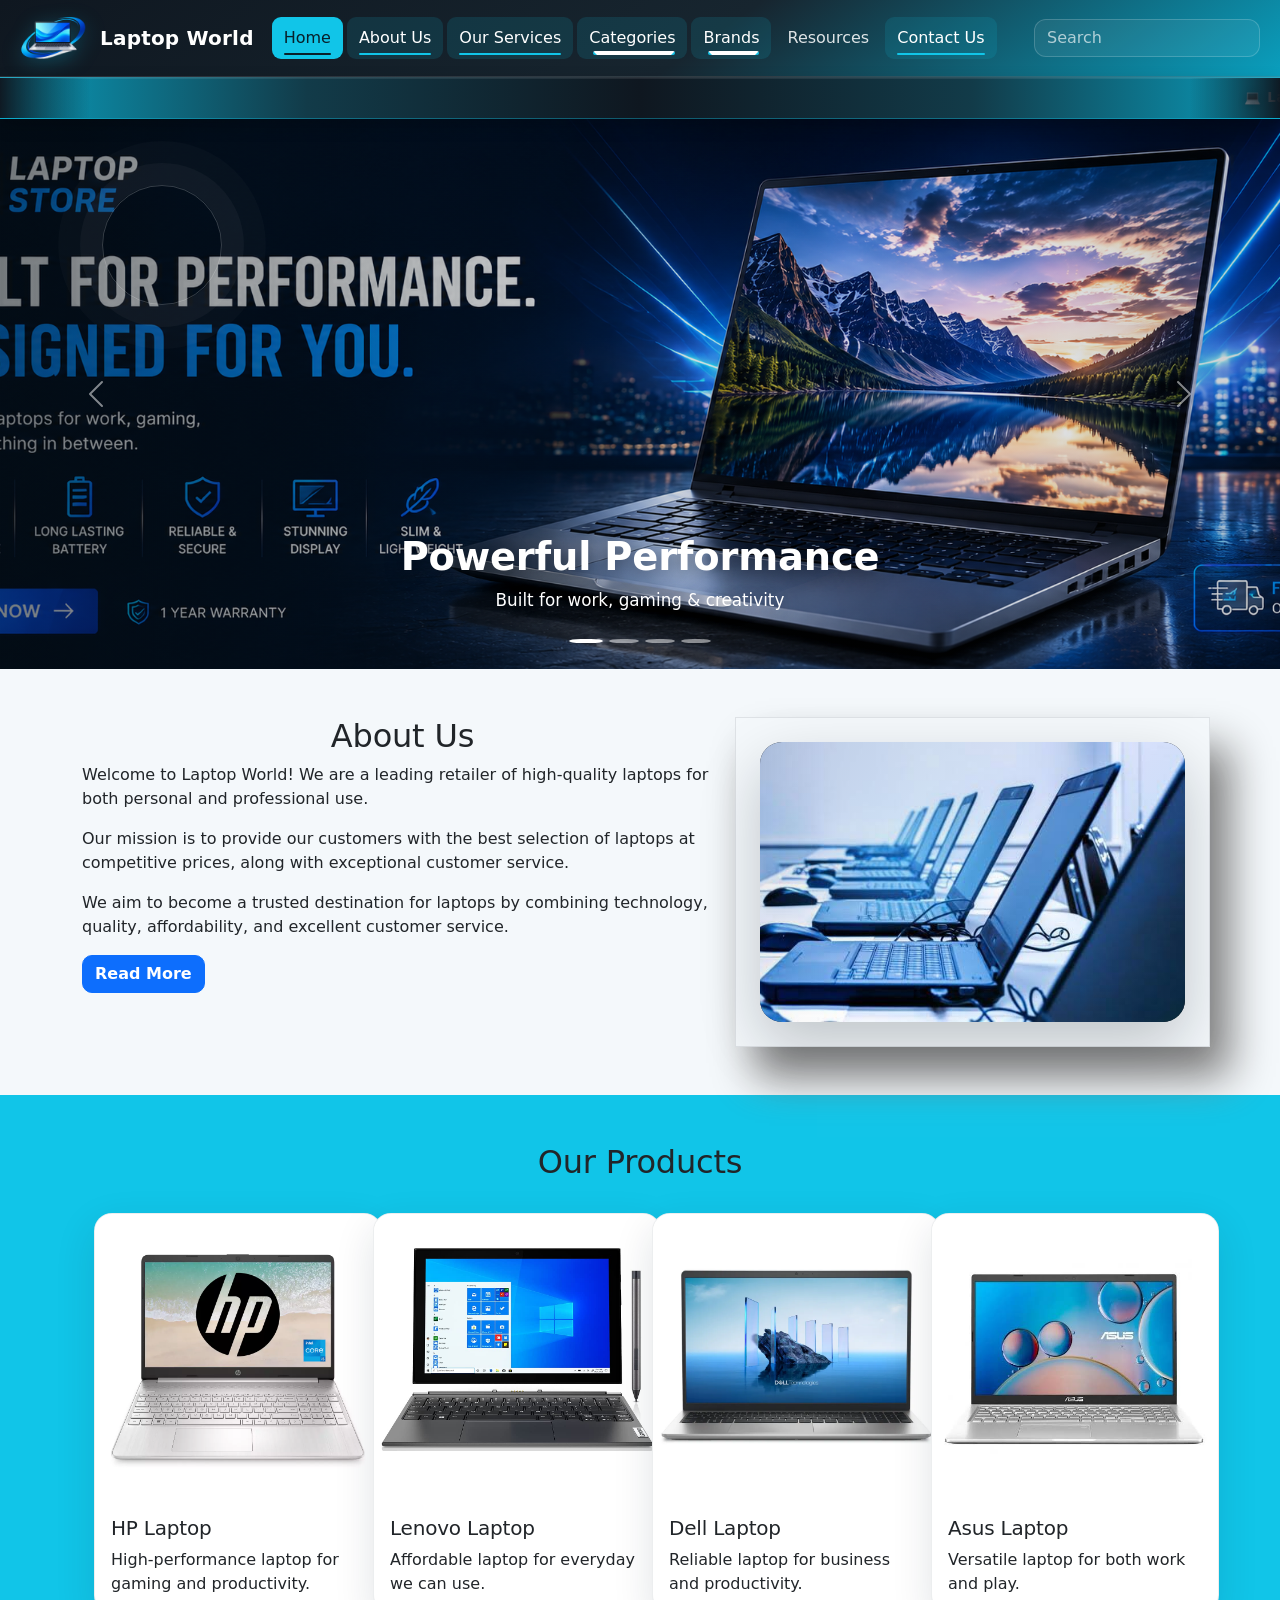
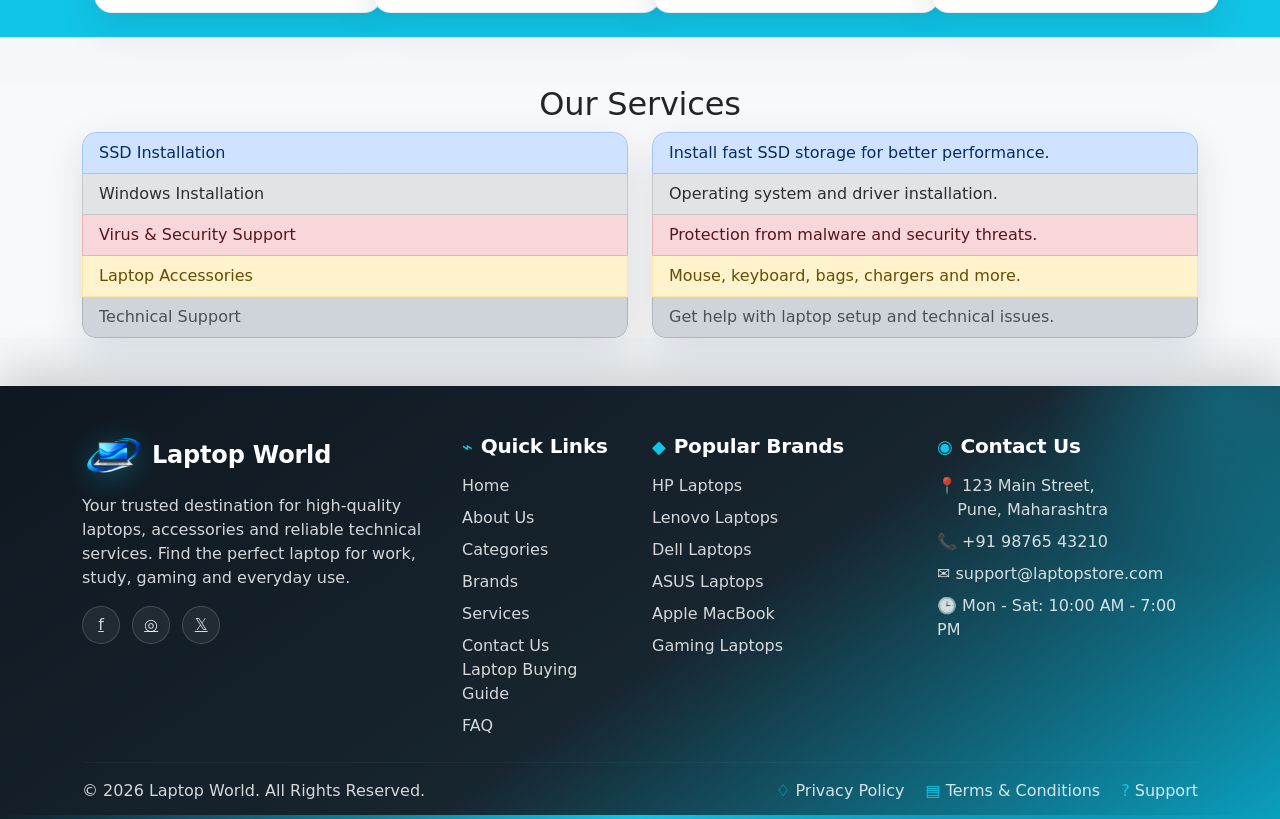
==== commit a55ccc65: "Update index.html" ====
--- a/index.html
+++ b/index.html
@@ -3,15 +3,42 @@
   <head>
     <meta charset="UTF-8">
     <meta name="viewport" content="width=device-width, initial-scale=1.0">
-    <title>Index Page</title>
+    <title>Laptop World | Quality Laptops, Brands & Services</title>
+    <meta property="og:title" content="Laptop World | Quality Laptops, Brands & Services">
+    <meta property="og:description" content="Laptop World offers quality laptops, laptop categories, leading brands, accessories and reliable laptop services for work, study, gaming and everyday use.">
+    <meta property="og:type" content="website">
+    <meta name="description" content="Laptop World offers quality laptops, laptop categories, leading brands, accessories and reliable laptop services for work, study, gaming and everyday use.">
+    <meta name="robots" content="index, follow">
+    <meta name="author" content="Laptop World">
+    <meta property="og:site_name" content="Laptop World">
+    <meta property="og:locale" content="en_IN">
+    <meta name="theme-color" content="#11c5e8">
     <link
       href="https://cdn.jsdelivr.net/npm/bootstrap@5.3.8/dist/css/bootstrap.min.css"
       rel="stylesheet"
       integrity="sha384-sRIl4kxILFvY47J16cr9ZwB07vP4J8+LH7qKQnuqkuIAvNWLzeN8tE5YBujZqJLB"
       crossorigin="anonymous">
     <link rel="stylesheet" href="css/styles.css">
-  </head>
-  <body>
+    <link rel="stylesheet" href="css/enhancements.css">
+    <link rel="stylesheet" href="css/pro-effects.css">
+  <script type="application/ld+json">
+  {
+    "@context": "https://schema.org",
+    "@type": "Organization",
+    "name": "Laptop World",
+    "telephone": "+91 98765 43210",
+    "email": "support@laptopstore.com",
+    "address": {
+      "@type": "PostalAddress",
+      "streetAddress": "123 Main Street",
+      "addressLocality": "Pune",
+      "addressRegion": "Maharashtra",
+      "addressCountry": "IN"
+    }
+  }
+  </script>
+</head>
+  <body class="lw-home">
 
     <!-- header start -->
     <header>
@@ -53,6 +80,8 @@
                   Categories
                 </a>
                 <ul class="dropdown-menu">
+                  <li><h6 class="dropdown-header">Browse Categories</h6></li>
+                  <li><hr class="dropdown-divider"></li>
                   <li><a class="dropdown-item" href="categories.html#gaming">Gaming Laptops</a></li>
                   <li><a class="dropdown-item" href="categories.html#business">Business
                       Laptops</a></li>
@@ -68,6 +97,8 @@
                 Brands
               </a>
               <ul class="dropdown-menu">
+                <li><h6 class="dropdown-header">Browse Brands</h6></li>
+                <li><hr class="dropdown-divider"></li>
                 <li><a class="dropdown-item" href="brands.html#hp">HP</a></li>
                 <li><a class="dropdown-item" href="brands.html#dell"> Dell</a></li>
                 <li><a class="dropdown-item" href="brands.html#lenovo"> Lenovo</a></li>
@@ -76,22 +107,40 @@
 
               </ul>
             </li>
-            <li class="nav-item">
+                        <li class="nav-item dropdown">
+              <a class="nav-link dropdown-toggle" href="faq.html" role="button" data-bs-toggle="dropdown" aria-expanded="false">Resources</a>
+              <ul class="dropdown-menu">
+                <li><h6 class="dropdown-header">Helpful Resources</h6></li>
+                <li><hr class="dropdown-divider"></li>
+                <li><a class="dropdown-item" href="faq.html">FAQ</a></li>
+                <li><a class="dropdown-item" href="laptop-guide.html">Laptop Buying Guide</a></li>
+              </ul>
+            </li>
+<li class="nav-item">
               <a class="nav-link active" href="contact.html">Contact Us</a>
             </li>
           </ul>
           <form class="d-flex text-light" role="search">
-            <input class="form-control me-2" type="search"
+            <label class="visually-hidden" for="site-search">Search Laptop World</label>
+            <input id="site-search" class="form-control me-2" type="search"
               placeholder="Search" aria-label="Search" />
             
           </form>
         </div>
       </div>
     </nav>
+
+      <!-- Laptop World header marquee -->
+      <div class="lw-marquee-bar" role="region" aria-label="Laptop World announcements">
+        <marquee class="lw-marquee" behavior="scroll" direction="left" scrollamount="6" onmouseover="this.stop();" onmouseout="this.start();">
+          💻 Laptop World &nbsp; • &nbsp; Quality Laptops &nbsp; • &nbsp; Trusted Brands &nbsp; • &nbsp; Expert Laptop Services &nbsp; • &nbsp; SSD &amp; RAM Upgrades &nbsp; • &nbsp; Laptop Repair &nbsp; • &nbsp; Best Deals for Students, Professionals &amp; Gamers &nbsp; • &nbsp; Contact Us for Support
+        </marquee>
+      </div>
   </header>
   <!-- header end -->
    <!-- carousel start -->
-    <main>
+    <main id="main-content">
+      <h1 class="visually-hidden">Laptop World - Quality Laptops, Brands and Services</h1>
       <section>
         <div id="carouselExampleCaptions" class="carousel slide"
           data-bs-ride="carousel">
@@ -109,7 +158,7 @@
           <div class="carousel-inner carousel-fade">
             <div class="carousel-item active">
               <img src="images/slider images/banner 3.png"
-                class="d-block w-100 " alt="...">
+                class="d-block w-100 " alt="Banner 3">
               <div class="carousel-caption d-none d-md-block">
                 <h5>Powerful Performance</h5>
                 <p>Built for work, gaming & creativity</p>
@@ -117,7 +166,7 @@
             </div>
             <div class="carousel-item">
               <img src="images/slider images/banner 2.png" class="d-block w-100"
-                alt="...">
+                alt="Banner 2">
               <div class="carousel-caption d-none d-md-block">
                 <h5>Premium Laptops</h5>
                 <p>Experience the best in laptop technology</p>
@@ -125,7 +174,7 @@
             </div>
             <div class="carousel-item">
               <img src="images/slider images/banner 1.png" class="d-block w-100"
-                alt="...">
+                alt="Banner 1">
               <div class="carousel-caption d-none d-md-block">
                 <h5>Latest Laptops</h5>
                 <p>Smart laptops for learning & everyday use</p>
@@ -133,7 +182,7 @@
             </div>
             <div class="carousel-item">
               <img src="images/slider images/banner 4.png" class="d-block w-100"
-                alt="...">
+                alt="Banner 4">
               <div class="carousel-caption d-none d-md-block">
                 <h5>Student Essentials</h5>
                 <p>Smart laptops for learning & everyday use</p>
@@ -173,9 +222,13 @@
               <button class="btn btn-primary">Read More</button>
             </a>
           </div>
-          <div class="col-md-5" p-4>
-            <img src="images/slider images/about laptop.jpg" class="img-fluid"
-              alt="About Us">
+          <div class="col-md-5 p-4 border">
+            <div class="lw-auto-slider" data-lw-slider="home-about" aria-label="Laptop World about highlights">
+              <img src="images/slider images/about laptop.jpg" class="img-fluid lw-slider-image is-active" alt="Laptop World laptop collection and technology services" width="900" height="600">
+              <img src="images/slider images/variety image 2.jpg" class="img-fluid lw-slider-image" alt="Laptop World selection of modern laptops" width="900" height="600" loading="lazy">
+              <img src="images/slider images/variety image.jpg" class="img-fluid lw-slider-image" alt="Laptop World laptops for work study and entertainment" width="900" height="600" loading="lazy">
+              <div class="lw-slider-dots" aria-hidden="true"></div>
+            </div>
           </div>
         </div>
 
@@ -191,7 +244,7 @@
         <div class="col-md-3">
           <div class="card" style="width: 18rem;">
             <img src="images/slider images/hp laptop.webp" class="card-img-top"
-              alt="...">
+              alt="Hp Laptop">
             <div class="card-body">
               <h5 class="card-title">HP Laptop</h5>
               <p class="card-text">High-performance laptop for gaming and
@@ -202,7 +255,7 @@
         <div class="col-md-3">
           <div class="card" style="width: 18rem;">
             <img src="images/slider images/lenovo laptop.jpg"
-              class="card-img-top" alt="...">
+              class="card-img-top" alt="Lenovo Laptop">
             <div class="card-body">
               <h5 class="card-title">Lenovo Laptop</h5>
               <p class="card-text">Affordable laptop for everyday we can
@@ -213,7 +266,7 @@
         <div class="col-md-3">
           <div class="card" style="width: 18rem;">
             <img src="images/slider images/dell.webp" class="card-img-top"
-              alt="...">
+              alt="Dell">
             <div class="card-body">
               <h5 class="card-title">Dell Laptop</h5>
               <p class="card-text">Reliable laptop for business and
@@ -224,7 +277,7 @@
         <div class="col-md-3">
           <div class="card" style="width: 18rem;">
             <img src="images/slider images/asus laptop.jpg" class="card-img-top"
-              alt="...">
+              alt="Asus Laptop">
             <div class="card-body">
               <h5 class="card-title">Asus Laptop</h5>
               <p class="card-text">Versatile laptop for both work and play.</p>
@@ -261,7 +314,7 @@
               <li class="list-group-item list-group-item-secondary">Operating
                 system and driver installation.</li>
               <li class="list-group-item list-group-item-danger">Protection from
-                malware and security threats./li>
+                malware and security threats.</li>
                 <li class="list-group-item list-group-item-warning">Mouse,
                   keyboard, bags, chargers and more.</li>
                 <li class="list-group-item list-group-item-dark">Get help with
@@ -279,192 +332,74 @@
 
      <!-- contact  -->
     <section>
-      <footer class="bg-info text-white pt-5 pb-3">
-
-        <div class="container">
-
-          <div class="row g-4">
-
-            <!-- Brand / About -->
-            <div class="col-lg-4 col-md-6">
-
-              <h4 class="fw-bold text-dark">
-                 Laptop Store
-              </h4>
-
-              <p class="text-light mt-3">
-                Your trusted destination for high-quality laptops,
-                accessories and reliable technical services.
-                Find the perfect laptop for work, study, gaming
-                and everyday use.
-              </p>
-
-              <div class="mt-4">
-                <a href="#" class="text-white me-3 fs-5">Facebook</a>
-                <a href="#" class="text-white me-3 fs-5">Instagram</a>
-                <a href="#" class="text-white fs-5">Twitter</a>
-              </div>
-
-            </div>
-
-            <!-- Quick Links -->
-            <div class="col-lg-2 col-md-6">
-
-              <h5 class="fw-bold mb-3 text-dark">Quick Links</h5>
-
-              <ul class="list-unstyled">
-
-                <li class="mb-2">
-                  <a href="#" class="text-light text-decoration-none">
-                    Home
-                  </a>
-                </li>
-
-                <li class="mb-2">
-                  <a href="#" class="text-light text-decoration-none">
-                    About Us
-                  </a>
-                </li>
-
-                <li class="mb-2">
-                  <a href="#" class="text-light text-decoration-none">
-                    Products
-                  </a>
-                </li>
-
-                <li class="mb-2">
-                  <a href="#" class="text-light text-decoration-none">
-                    Brands
-                  </a>
-                </li>
-
-                <li class="mb-2">
-                  <a href="#" class="text-light text-decoration-none">
-                    Services
-                  </a>
-                </li>
-
-                <li>
-                  <a href="#" class="text-light text-decoration-none">
-                    Contact Us
-                  </a>
-                </li>
-
-              </ul>
-
-            </div>
-
-            <!-- Laptop Brands -->
-            <div class="col-lg-3 col-md-6">
-
-              <h5 class="fw-bold mb-3 text-dark">Popular Brands</h5>
-
-              <ul class="list-unstyled">
-
-                <li class="mb-2">
-                  <a href="#" class="text-light text-decoration-none">
-                    HP Laptops
-                  </a>
-                </li>
-
-                <li class="mb-2">
-                  <a href="#" class="text-light text-decoration-none">
-                    Lenovo Laptops
-                  </a>
-                </li>
-
-                <li class="mb-2">
-                  <a href="#" class="text-light text-decoration-none">
-                    Dell Laptops
-                  </a>
-                </li>
-
-                <li class="mb-2">
-                  <a href="#" class="text-light text-decoration-none">
-                    ASUS Laptops
-                  </a>
-                </li>
-
-                <li class="mb-2">
-                  <a href="#" class="text-light text-decoration-none">
-                    Acer Laptops
-                  </a>
-                </li>
-
-                <li>
-                  <a href="#" class="text-light text-decoration-none">
-                    Apple MacBook
-                  </a>
-                </li>
-
-              </ul>
-
-            </div>
-
-            <!-- Contact -->
-            <div class="col-lg-3 col-md-6">
-
-              <h5 class="fw-bold mb-3 text-dark">Contact Us</h5>
-
-              <p class="mb-2">
-                📍 123 Main Street,<br>
-                &nbsp;&nbsp;&nbsp;&nbsp;Pune, Maharashtra
-              </p>
-
-              <p class="mb-2">
-                📞 +91 98765 43210
-              </p>
-
-              <p class="mb-2">
-                ✉️ support@laptopstore.com
-              </p>
-
-              <p class="mb-0">
-                🕒 Mon - Sat: 10:00 AM - 7:00 PM
-              </p>
-
-            </div>
-
-          </div>
-
-          <!-- Divider -->
-          <hr class="border-secondary mt-4">
-
-          <!-- Bottom Footer -->
-          <div class="row align-items-center">
-
-            <div class="col-md-6 text-center text-md-start">
-
-              <p class="mb-0 text-light">
-                © 2026 Laptop Store. All Rights Reserved.
-              </p>
-
-            </div>
-
-            <div class="col-md-6 text-center text-md-end mt-2 mt-md-0">
-
-              <a href="#" class="text-light text-decoration-none me-3">
-                Privacy Policy 
-              </a>
-
-              <a href="#" class="text-light text-decoration-none me-3">
-                Terms & Conditions
-              </a>
-
-              <a href="#" class="text-light text-decoration-none">
-                Support
-              </a>
-
-            </div>
-
-          </div>
-
-        </div>
-
-      </footer>
+      <footer class="lw-footer text-white pt-5 pb-3" aria-label="Website footer">
+  <div class="container">
+    <div class="row g-4">
+      <div class="col-lg-4 col-md-6">
+        <div class="lw-footer-brand d-flex align-items-center gap-2 mb-3">
+          <img src="images/slider images/lapptop logo.png" alt="Laptop World logo" width="62" height="44" loading="lazy">
+          <h4 class="fw-bold mb-0">Laptop World</h4>
+        </div>
+        <p class="mt-3 mb-3">Your trusted destination for high-quality laptops, accessories and reliable technical services. Find the perfect laptop for work, study, gaming and everyday use.</p>
+        <div class="lw-social" aria-label="Social media links">
+          <a href="#" aria-label="Facebook" title="Facebook">f</a>
+          <a href="#" aria-label="Instagram" title="Instagram">◎</a>
+          <a href="#" aria-label="Twitter" title="Twitter">𝕏</a>
+        </div>
+      </div>
+
+      <div class="col-lg-2 col-md-6">
+        <h5 class="fw-bold mb-3">Quick Links</h5>
+        <ul class="list-unstyled mb-0">
+          <li class="mb-2"><a href="index.html" class="text-decoration-none">Home</a></li>
+          <li class="mb-2"><a href="about.html" class="text-decoration-none">About Us</a></li>
+          <li class="mb-2"><a href="categories.html" class="text-decoration-none">Categories</a></li>
+          <li class="mb-2"><a href="brands.html" class="text-decoration-none">Brands</a></li>
+          <li class="mb-2"><a href="services.html" class="text-decoration-none">Services</a></li>
+          <li><a href="contact.html" class="text-decoration-none">Contact Us</a></li>
+          <li class="mb-2"><a href="laptop-guide.html" class="text-decoration-none">Laptop Buying Guide</a></li>
+          <li><a href="faq.html" class="text-decoration-none">FAQ</a></li>
+        </ul>
+      </div>
+
+      <div class="col-lg-3 col-md-6">
+        <h5 class="fw-bold mb-3">Popular Brands</h5>
+        <ul class="list-unstyled mb-0">
+          <li class="mb-2"><a href="brands.html#hp" class="text-decoration-none">HP Laptops</a></li>
+          <li class="mb-2"><a href="brands.html#lenovo" class="text-decoration-none">Lenovo Laptops</a></li>
+          <li class="mb-2"><a href="brands.html#dell" class="text-decoration-none">Dell Laptops</a></li>
+          <li class="mb-2"><a href="brands.html#asus" class="text-decoration-none">ASUS Laptops</a></li>
+          <li class="mb-2"><a href="brands.html#apple" class="text-decoration-none">Apple MacBook</a></li>
+          <li><a href="categories.html#gaming" class="text-decoration-none">Gaming Laptops</a></li>
+        </ul>
+      </div>
+
+      <div class="col-lg-3 col-md-6">
+        <h5 class="fw-bold mb-3">Contact Us</h5>
+        <p class="mb-2">📍 123 Main Street,<br>&nbsp;&nbsp;&nbsp;&nbsp;Pune, Maharashtra</p>
+        <p class="mb-2">📞 <a href="tel:+919876543210" class="text-decoration-none">+91 98765 43210</a></p>
+        <p class="mb-2">✉️ <a href="mailto:support@laptopstore.com" class="text-decoration-none">support@laptopstore.com</a></p>
+        <p class="mb-0">🕒 Mon - Sat: 10:00 AM - 7:00 PM</p>
+      </div>
+    </div>
+
+    <hr class="lw-divider mt-4">
+    <div class="row align-items-center gy-2">
+      <div class="col-md-6 text-center text-md-start">
+        <p class="mb-0">© <span data-current-year>2026</span> Laptop World. All Rights Reserved.</p>
+      </div>
+      <div class="col-md-6 text-center text-md-end lw-legal">
+        <a href="privacy-policy.html" class="text-decoration-none me-3">Privacy Policy</a>
+        <a href="terms-conditions.html" class="text-decoration-none me-3">Terms &amp; Conditions</a>
+        <a href="support.html" class="text-decoration-none">Support</a>
+      </div>
+    </div>
+  </div>
+</footer>
     </section>
  <!-- contact section end -->
-    <script
+    <script src="js/site.js" defer></script>
+  <script
       src="https://cdn.jsdelivr.net/npm/bootstrap@5.3.8/dist/js/bootstrap.bundle.min.js"
       integrity="sha384-FKyoEForCGlyvwx9Hj09JcYn3nv7wiPVlz7YYwJrWVcXK/BmnVDxM+D2scQbITxI"
       crossorigin="anonymous"></script>
--- a/css/styles.css
+++ b/css/styles.css
@@ -333,3 +333,6 @@
   z-index: 1000;
 }
 
+.border{
+    box-shadow: 20px 30px 40px gray;
+}
--- a/css/enhancements.css
+++ b/css/enhancements.css
@@ -0,0 +1,437 @@
+/* =========================================================
+   Laptop World — Professional UI Enhancements
+   Visual-only layer: keeps existing Bootstrap/content/images.
+   ========================================================= */
+:root {
+  --lw-cyan: #11c5e8;
+  --lw-cyan-dark: #079fc0;
+  --lw-navy: #17212b;
+  --lw-navy-2: #202a34;
+  --lw-surface: #ffffff;
+  --lw-soft: #f4f8fb;
+  --lw-shadow: 0 14px 40px rgba(17, 35, 50, 0.12);
+  --lw-shadow-hover: 0 22px 55px rgba(17, 35, 50, 0.20);
+  --lw-radius: 18px;
+}
+
+html { scroll-behavior: smooth; }
+body {
+  overflow-x: hidden;
+  background: var(--lw-soft);
+}
+
+/* Accessibility */
+.skip-link {
+  position: fixed;
+  top: -60px;
+  left: 16px;
+  z-index: 3000;
+  background: var(--lw-cyan);
+  color: #08202a;
+  padding: 10px 16px;
+  border-radius: 0 0 10px 10px;
+  font-weight: 700;
+  text-decoration: none;
+  transition: top .2s ease;
+}
+.skip-link:focus { top: 0; }
+
+/* Reading progress */
+#lw-progress {
+  position: fixed;
+  inset: 0 auto auto 0;
+  width: 0;
+  height: 3px;
+  z-index: 3000;
+  background: linear-gradient(90deg, var(--lw-cyan), #6de7ff);
+  box-shadow: 0 0 12px rgba(17, 197, 232, .75);
+}
+
+/* Navbar */
+header { position: relative; z-index: 2000; }
+.navbar {
+  position: sticky;
+  top: 0;
+  z-index: 2000;
+  min-height: 76px;
+  background: linear-gradient(145deg, #0f1720, #17252f 55%, #0a9fbe) !important;
+  border-bottom: 1px solid rgba(17, 197, 232, .18);
+  box-shadow: 0 8px 28px rgba(0,0,0,.18);
+  transition: box-shadow .25s ease, background .25s ease, transform .25s ease;
+}
+.navbar.lw-scrolled {
+  box-shadow: 0 12px 35px rgba(0,0,0,.30);
+  background: rgba(17, 25, 32, .96) !important;
+  backdrop-filter: blur(12px);
+}
+.navbar-brand {
+  display: inline-flex;
+  align-items: center;
+  gap: 8px;
+  font-weight: 800;
+  letter-spacing: .2px;
+  transition: transform .25s ease, color .25s ease;
+}
+.navbar-brand img {
+  object-fit: contain;
+  filter: drop-shadow(0 5px 10px rgba(17, 197, 232, .30));
+  transition: transform .35s ease;
+}
+.navbar-brand:hover { transform: translateY(-1px); color: #fff !important; }
+.navbar-brand:hover img { transform: rotate(-4deg) scale(1.06); }
+.navbar .nav-link {
+  position: relative;
+  border-radius: 9px;
+  margin: 0 2px;
+  padding: 9px 12px !important;
+  color: rgba(255,255,255,.86) !important;
+  transition: color .2s ease, background .2s ease, transform .2s ease;
+}
+.navbar .nav-link::after {
+  content: "";
+  position: absolute;
+  left: 12px;
+  right: 12px;
+  bottom: 4px;
+  height: 2px;
+  border-radius: 20px;
+  background: var(--lw-cyan);
+  transform: scaleX(0);
+  transform-origin: center;
+  transition: transform .25s ease;
+}
+.navbar .nav-link:hover,
+.navbar .nav-link:focus,
+.navbar .nav-link.active {
+  background: rgba(17,197,232,.13) !important;
+  color: #fff !important;
+}
+.navbar .nav-link:hover::after,
+.navbar .nav-link:focus::after,
+.navbar .nav-link.active::after { transform: scaleX(1); }
+.navbar .nav-link.active.bg-info { background: var(--lw-cyan) !important; color: #08202a !important; }
+.navbar .nav-link.active.bg-info::after { background: #08202a; }
+.navbar .form-control {
+  min-width: 210px;
+  border-radius: 12px;
+  border: 1px solid rgba(255,255,255,.18);
+  background: rgba(255,255,255,.06);
+  color: #fff;
+  transition: border-color .2s ease, box-shadow .2s ease, background .2s ease;
+}
+.navbar .form-control::placeholder { color: rgba(255,255,255,.65); }
+.navbar .form-control:focus {
+  background: rgba(255,255,255,.10);
+  border-color: var(--lw-cyan);
+  box-shadow: 0 0 0 .2rem rgba(17,197,232,.15);
+}
+.dropdown-menu {
+  border: 1px solid rgba(17,197,232,.18);
+  border-radius: 13px;
+  padding: 8px;
+  box-shadow: 0 18px 45px rgba(0,0,0,.18);
+  animation: lw-menu-in .18s ease both;
+}
+.dropdown-item {
+  border-radius: 8px;
+  padding: 9px 12px;
+  transition: background .2s ease, color .2s ease, transform .2s ease;
+}
+.dropdown-item:hover, .dropdown-item:focus {
+  background: rgba(17,197,232,.13);
+  color: #087f9a;
+  transform: translateX(3px);
+}
+@keyframes lw-menu-in { from { opacity: 0; transform: translateY(-6px); } to { opacity: 1; transform: translateY(0); } }
+
+/* Hero / carousel */
+.carousel { overflow: hidden; }
+.carousel-item { position: relative; }
+.carousel-item::after {
+  content: "";
+  position: absolute;
+  inset: 0;
+  background: linear-gradient(90deg, rgba(5,14,20,.54), rgba(5,14,20,.06) 65%, rgba(5,14,20,.20));
+  pointer-events: none;
+}
+.carousel-caption { z-index: 2; text-shadow: 0 4px 18px rgba(0,0,0,.45); }
+.carousel-caption h5 { font-size: clamp(1.4rem, 3vw, 2.5rem); font-weight: 800; }
+.carousel-caption p { font-size: 1.05rem; }
+.carousel-item img { transition: transform 7s ease; }
+.carousel-item.active img { transform: scale(1.035); }
+.carousel-control-prev, .carousel-control-next { z-index: 3; }
+.carousel-indicators [data-bs-target] { border-radius: 99px; height: 4px; transition: width .25s ease; }
+.carousel-indicators .active { width: 34px; }
+
+/* Generic sections */
+section { position: relative; }
+section > .container, section > .container-fluid { position: relative; z-index: 1; }
+h1, h2, h3, h4, h5 { letter-spacing: -.2px; }
+
+/* Cards */
+.card,
+.laptop-card,
+.service-card,
+.brand-box,
+.list-group {
+  transition: transform .3s ease, box-shadow .3s ease, border-color .3s ease;
+}
+.card {
+  border: 1px solid rgba(15, 45, 60, .08);
+  border-radius: var(--lw-radius);
+  overflow: hidden;
+  box-shadow: var(--lw-shadow);
+}
+.card:hover,
+.laptop-card:hover,
+.service-card:hover {
+  transform: translateY(-8px);
+  box-shadow: var(--lw-shadow-hover);
+}
+.card-img-top,
+.laptop-card img,
+.brand-image,
+.brand-video {
+  transition: transform .5s ease, filter .5s ease;
+}
+.card:hover .card-img-top,
+.laptop-card:hover img,
+.brand-box:hover .brand-image,
+.brand-box:hover .brand-video {
+  transform: scale(1.035);
+}
+
+/* Bootstrap list groups */
+.list-group {
+  border-radius: 14px;
+  overflow: hidden;
+  box-shadow: var(--lw-shadow);
+}
+.list-group-item {
+  transition: transform .2s ease, filter .2s ease, padding-left .2s ease;
+}
+.list-group-item:hover {
+  transform: translateX(5px);
+  filter: brightness(.98);
+  padding-left: 1.2rem;
+  position: relative;
+  z-index: 1;
+}
+
+/* Buttons */
+.btn {
+  border-radius: 10px;
+  font-weight: 700;
+  transition: transform .2s ease, box-shadow .2s ease, filter .2s ease;
+}
+.btn:hover { transform: translateY(-2px); box-shadow: 0 10px 24px rgba(0,0,0,.15); }
+.btn:active { transform: translateY(0); }
+.btn-info, .bg-info { background-color: var(--lw-cyan) !important; }
+
+/* Brand / category presentation */
+.brand-heading,
+.category-banner {
+  position: relative;
+  overflow: hidden;
+  background: linear-gradient(135deg, #10c3e5, #0aa6c6) !important;
+}
+.brand-heading::before,
+.category-banner::before {
+  content: "";
+  position: absolute;
+  width: 260px;
+  height: 260px;
+  border: 1px solid rgba(255,255,255,.28);
+  border-radius: 50%;
+  right: 5%;
+  top: -100px;
+  box-shadow: 0 0 0 28px rgba(255,255,255,.04), 0 0 0 56px rgba(255,255,255,.025);
+}
+.brand-heading h1, .category-banner h1 { text-shadow: 0 4px 18px rgba(0,0,0,.10); }
+.brand-image, .brand-video { border-radius: 16px; box-shadow: var(--lw-shadow); }
+
+/* Reveal animation */
+[data-lw-reveal] {
+  opacity: 0;
+  transform: translateY(22px);
+  transition: opacity .65s ease, transform .65s cubic-bezier(.2,.7,.2,1);
+}
+[data-lw-reveal].lw-visible { opacity: 1; transform: translateY(0); }
+
+/* Footer */
+footer.lw-footer {
+  position: relative;
+  overflow: hidden;
+  background: linear-gradient(145deg, #0f1720, #17252f 55%, #0a9fbe) !important;
+  color: #eafcff !important;
+  box-shadow: 0 -16px 45px rgba(0,0,0,.16);
+}
+footer.lw-footer::before {
+  content: "";
+  position: absolute;
+  width: 360px;
+  height: 360px;
+  border-radius: 50%;
+  right: -120px;
+  top: -170px;
+  background: radial-gradient(circle, rgba(17,197,232,.24), transparent 68%);
+}
+footer.lw-footer::after {
+  content: "";
+  position: absolute;
+  inset: auto 0 0;
+  height: 4px;
+  background: linear-gradient(90deg, transparent, var(--lw-cyan), transparent);
+}
+footer.lw-footer .container { position: relative; z-index: 1; }
+footer.lw-footer h4, footer.lw-footer h5 { color: #fff !important; }
+footer.lw-footer p, footer.lw-footer li, footer.lw-footer a { color: rgba(255,255,255,.82) !important; }
+footer.lw-footer a { transition: color .2s ease, transform .2s ease, padding-left .2s ease; }
+footer.lw-footer a:hover { color: #fff !important; text-decoration: none !important; padding-left: 3px; }
+footer.lw-footer .lw-footer-brand img {
+  width: 62px;
+  height: 44px;
+  object-fit: contain;
+  filter: drop-shadow(0 5px 14px rgba(17,197,232,.38));
+}
+footer.lw-footer .lw-social a {
+  display: inline-flex;
+  align-items: center;
+  justify-content: center;
+  min-width: 38px;
+  height: 38px;
+  padding: 0 !important;
+  margin-right: 7px;
+  border: 1px solid rgba(255,255,255,.17);
+  border-radius: 50%;
+  background: rgba(255,255,255,.06);
+}
+footer.lw-footer .lw-social a:hover { background: var(--lw-cyan); color: #09202a !important; transform: translateY(-3px); }
+footer.lw-footer .lw-divider { border-color: rgba(255,255,255,.16) !important; }
+footer.lw-footer .lw-legal a { padding-left: 0 !important; }
+
+/* Floating top button */
+#lw-top {
+  position: fixed;
+  right: 22px;
+  bottom: 22px;
+  width: 46px;
+  height: 46px;
+  border: 0;
+  border-radius: 50%;
+  background: var(--lw-cyan);
+  color: #08202a;
+  box-shadow: 0 12px 30px rgba(0,0,0,.22);
+  opacity: 0;
+  visibility: hidden;
+  transform: translateY(10px);
+  transition: opacity .25s ease, transform .25s ease, visibility .25s ease, box-shadow .2s ease;
+  z-index: 1800;
+  font-size: 1.1rem;
+  font-weight: 900;
+}
+#lw-top.lw-show { opacity: 1; visibility: visible; transform: translateY(0); }
+#lw-top:hover { box-shadow: 0 16px 36px rgba(0,0,0,.30); transform: translateY(-3px); }
+
+/* Legal/support pages */
+.lw-legal-hero { padding: 70px 0 55px; background: linear-gradient(135deg, #0fc3e6, #0a9fbd); }
+.lw-legal-card { background: #fff; border: 0; border-radius: 20px; box-shadow: var(--lw-shadow); padding: clamp(22px, 4vw, 42px); }
+.lw-legal-card h2 { margin-top: 2rem; }
+.lw-legal-card h2:first-child { margin-top: 0; }
+.lw-support-card { height: 100%; padding: 28px; border-radius: 18px; background: #fff; box-shadow: var(--lw-shadow); border: 1px solid rgba(15,45,60,.06); transition: transform .25s ease, box-shadow .25s ease; }
+.lw-support-card:hover { transform: translateY(-6px); box-shadow: var(--lw-shadow-hover); }
+.lw-icon-circle { width: 52px; height: 52px; display: grid; place-items: center; border-radius: 50%; background: rgba(17,197,232,.14); color: #087f9a; font-size: 1.35rem; margin-bottom: 16px; }
+
+/* Motion accessibility */
+@media (prefers-reduced-motion: reduce) {
+  *, *::before, *::after { scroll-behavior: auto !important; animation-duration: .01ms !important; animation-iteration-count: 1 !important; transition-duration: .01ms !important; }
+  [data-lw-reveal] { opacity: 1; transform: none; }
+}
+
+@media (max-width: 991.98px) {
+  .navbar .form-control { min-width: 0; }
+  .navbar .nav-link { margin: 2px 0; }
+}
+
+@media (max-width: 767.98px) {
+  .navbar { min-height: 68px; }
+  .navbar-brand img { width: 65px; height: 43px; }
+  .carousel-item img { height: 360px !important; object-fit: cover; }
+  .card, .laptop-card, .service-card { border-radius: 14px; }
+  #lw-top { right: 15px; bottom: 15px; width: 42px; height: 42px; }
+  footer.lw-footer .lw-social a { min-width: 36px; height: 36px; }
+}
+
+
+/* =========================================================
+   Laptop World — Professional Header Marquee
+   ========================================================= */
+.lw-marquee-bar {
+  width: 100%;
+  height: 42px;
+  display: flex;
+  align-items: center;
+  background: linear-gradient(90deg, #0a9fbe 0%, #123b49 24%, #0f1720 50%, #123b49 76%, #0a9fbe 100%);
+  background-size: 200% 100%;
+  color: #fff;
+  border-top: 1px solid rgba(255,255,255,.12);
+  border-bottom: 1px solid rgba(17,197,232,.38);
+  overflow: hidden;
+  position: relative;
+  z-index: 1999;
+  box-shadow: 0 6px 18px rgba(0,0,0,.20), inset 0 1px 0 rgba(255,255,255,.08);
+  animation: lw-marquee-glow 8s ease-in-out infinite;
+}
+.lw-marquee-bar::before,
+.lw-marquee-bar::after {
+  content: "";
+  position: absolute;
+  top: 0;
+  bottom: 0;
+  width: 90px;
+  z-index: 2;
+  pointer-events: none;
+}
+.lw-marquee-bar::before {
+  left: 0;
+  background: linear-gradient(90deg, rgba(15,23,32,.98), transparent);
+}
+.lw-marquee-bar::after {
+  right: 0;
+  background: linear-gradient(270deg, rgba(15,23,32,.98), transparent);
+}
+.lw-marquee {
+  display: block;
+  width: 100%;
+  min-height: 42px;
+  line-height: 42px;
+  color: rgba(255,255,255,.94);
+  font-size: .84rem;
+  font-weight: 650;
+  letter-spacing: .055em;
+  text-shadow: 0 1px 8px rgba(0,0,0,.28);
+  white-space: nowrap;
+  padding: 0 70px;
+}
+.lw-marquee:hover {
+  color: #fff;
+}
+@keyframes lw-marquee-glow {
+  0%, 100% { background-position: 0% 50%; }
+  50% { background-position: 100% 50%; }
+}
+@media (max-width: 767.98px) {
+  .lw-marquee-bar { height: 36px; }
+  .lw-marquee {
+    min-height: 36px;
+    line-height: 36px;
+    font-size: .72rem;
+    letter-spacing: .035em;
+    padding: 0 48px;
+  }
+  .lw-marquee-bar::before,
+  .lw-marquee-bar::after { width: 48px; }
+}
+@media (prefers-reduced-motion: reduce) {
+  .lw-marquee-bar { animation: none; }
+}
--- a/css/pro-effects.css
+++ b/css/pro-effects.css
@@ -0,0 +1,541 @@
+/* =========================================================
+   Laptop World — Premium Effects Layer v2
+   Additive visual layer: existing content and images remain intact.
+   ========================================================= */
+:root {
+  --lw-cyan: #11c5e8;
+  --lw-cyan-dark: #079fbe;
+  --lw-navy: #101b24;
+  --lw-ink: #17212b;
+  --lw-soft: #f4f8fb;
+  --lw-line: rgba(17, 197, 232, .22);
+  --lw-shadow-strong: 0 24px 70px rgba(13, 35, 50, .18);
+}
+
+/* True site-wide sticky navigation */
+html { scroll-padding-top: 82px; }
+body { overflow-x: hidden; }
+header {
+  position: sticky !important;
+  top: 0;
+  z-index: 2100;
+}
+header .navbar {
+  position: relative !important;
+}
+
+/* Premium dropdown: heading first, options underneath */
+.navbar .dropdown-menu {
+  min-width: 245px;
+  padding: 10px;
+  margin-top: 9px;
+  background: rgba(255,255,255,.98);
+  border: 1px solid var(--lw-line);
+  box-shadow: 0 24px 55px rgba(5, 23, 33, .22);
+  backdrop-filter: blur(14px);
+}
+.navbar .dropdown-header {
+  padding: 8px 12px 7px;
+  color: #087f9a;
+  font-size: .76rem;
+  font-weight: 800;
+  letter-spacing: .09em;
+  text-transform: uppercase;
+}
+.navbar .dropdown-divider { margin: 5px 4px 7px; border-color: rgba(17,197,232,.2); }
+.navbar .dropdown-item {
+  display: flex;
+  align-items: center;
+  gap: 9px;
+  font-weight: 600;
+}
+.navbar .dropdown-item::before {
+  content: "›";
+  color: var(--lw-cyan-dark);
+  font-size: 1.15rem;
+  line-height: 1;
+  transition: transform .2s ease;
+}
+.navbar .dropdown-item:hover::before { transform: translateX(3px); }
+
+/* Home page motion */
+body.lw-home .carousel-item::before {
+  content: "";
+  position: absolute;
+  inset: 12% auto auto 8%;
+  width: 120px;
+  height: 120px;
+  border: 1px solid rgba(255,255,255,.2);
+  border-radius: 50%;
+  box-shadow: 0 0 0 22px rgba(255,255,255,.035), 0 0 0 44px rgba(255,255,255,.02);
+  z-index: 1;
+  animation: lw-orbit 9s linear infinite;
+  pointer-events: none;
+}
+body.lw-home main > section {
+  animation: lw-section-rise .8s both;
+}
+body.lw-home main > section:nth-of-type(2) { animation-delay: .08s; }
+body.lw-home main > section:nth-of-type(3) { animation-delay: .16s; }
+body.lw-home main > section:nth-of-type(4) { animation-delay: .24s; }
+body.lw-home .card::after,
+body.lw-home .service-card::after,
+body.lw-home .laptop-card::after {
+  content: "";
+  position: absolute;
+  inset: 0;
+  pointer-events: none;
+  border-radius: inherit;
+  background: linear-gradient(115deg, transparent 35%, rgba(255,255,255,.28) 50%, transparent 65%);
+  transform: translateX(-120%);
+  transition: transform .8s ease;
+}
+body.lw-home .card:hover::after,
+body.lw-home .service-card:hover::after,
+body.lw-home .laptop-card:hover::after { transform: translateX(120%); }
+
+/* About page motion */
+body.lw-about .lw-about-hero {
+  overflow: hidden;
+  box-shadow: inset 0 -35px 70px rgba(4, 35, 45, .12);
+}
+body.lw-about .lw-about-hero::after {
+  content: "";
+  position: absolute;
+  width: 300px;
+  height: 300px;
+  right: -80px;
+  top: -120px;
+  border-radius: 50%;
+  border: 1px solid rgba(255,255,255,.28);
+  box-shadow: 0 0 0 35px rgba(255,255,255,.04), 0 0 0 70px rgba(255,255,255,.025);
+  animation: lw-float 7s ease-in-out infinite;
+  pointer-events: none;
+}
+body.lw-about .card {
+  position: relative;
+  overflow: hidden;
+}
+body.lw-about .card:hover { transform: translateY(-10px) rotateX(1deg); }
+body.lw-about .card::before {
+  content: "";
+  position: absolute;
+  left: 0;
+  top: 0;
+  width: 100%;
+  height: 4px;
+  background: linear-gradient(90deg, var(--lw-cyan), #77eaff, var(--lw-cyan));
+  transform: scaleX(0);
+  transform-origin: left;
+  transition: transform .35s ease;
+}
+body.lw-about .card:hover::before { transform: scaleX(1); }
+
+/* Contact page — professional form frame */
+body.lw-contact main .row > [class*="col-"] > h2 {
+  font-weight: 800;
+  color: var(--lw-ink);
+}
+body.lw-contact main .row > [class*="col-"] > iframe {
+  border: 1px solid rgba(17,197,232,.25) !important;
+  border-radius: 22px;
+  padding: 7px;
+  background: #fff;
+  box-shadow: var(--lw-shadow-strong);
+}
+body.lw-contact form {
+  position: relative;
+  padding: 7px;
+}
+body.lw-contact form fieldset {
+  position: relative;
+  border: 1px solid rgba(17,197,232,.38);
+  border-radius: 24px;
+  padding: 30px;
+  background: linear-gradient(145deg, #fff, #f8fcfd);
+  box-shadow: 0 20px 55px rgba(12, 39, 52, .14), 0 0 0 7px rgba(17,197,232,.035);
+}
+body.lw-contact form fieldset::before {
+  content: "";
+  position: absolute;
+  width: 85px;
+  height: 85px;
+  right: -25px;
+  top: -25px;
+  border-radius: 50%;
+  border: 1px solid rgba(17,197,232,.2);
+  box-shadow: 0 0 0 13px rgba(17,197,232,.035);
+  pointer-events: none;
+}
+body.lw-contact .contact-form {
+  display: inline-flex;
+  align-items: center;
+  gap: 8px;
+  margin-top: -50px;
+  padding: 8px 16px;
+  border-radius: 12px;
+  background: var(--lw-navy);
+  color: #fff;
+  border: 1px solid rgba(17,197,232,.45);
+  box-shadow: 0 12px 28px rgba(0,0,0,.18);
+}
+body.lw-contact .contact-form::before { content: "✦"; color: var(--lw-cyan); }
+body.lw-contact .form-label { font-weight: 700; color: #334955; }
+body.lw-contact .form-control {
+  border: 1px solid rgba(20, 55, 70, .16);
+  border-radius: 12px;
+  min-height: 48px;
+  transition: border-color .2s ease, box-shadow .2s ease, transform .2s ease;
+}
+body.lw-contact .form-control:focus {
+  border-color: var(--lw-cyan);
+  box-shadow: 0 0 0 .22rem rgba(17,197,232,.13), 0 8px 24px rgba(17,197,232,.08);
+  transform: translateY(-1px);
+}
+body.lw-contact .btn-primary {
+  border: 0;
+  background: linear-gradient(135deg, var(--lw-cyan), var(--lw-cyan-dark));
+  box-shadow: 0 12px 28px rgba(17,197,232,.25);
+}
+body.lw-contact .btn-secondary { box-shadow: none; }
+
+/* Shared section polish */
+.category-section,
+.brand-section { overflow: hidden; }
+.category-section::before,
+.brand-section::before {
+  content: "";
+  position: absolute;
+  width: 240px;
+  height: 240px;
+  right: -110px;
+  bottom: -130px;
+  border-radius: 50%;
+  border: 1px solid rgba(17,197,232,.12);
+  box-shadow: 0 0 0 28px rgba(17,197,232,.025);
+  pointer-events: none;
+}
+.category-title,
+.brand-section h2 { position: relative; }
+.category-title::after,
+.brand-section h2::after {
+  content: "";
+  display: block;
+  width: 58px;
+  height: 3px;
+  margin: 10px auto 0;
+  border-radius: 99px;
+  background: linear-gradient(90deg, var(--lw-cyan), var(--lw-cyan-dark));
+  box-shadow: 0 3px 12px rgba(17,197,232,.25);
+}
+
+/* Footer icon system — consistent on every page */
+footer.lw-footer h5::before {
+  display: inline-block;
+  margin-right: 8px;
+  color: var(--lw-cyan);
+  font-size: .9em;
+}
+footer.lw-footer .col-lg-2 h5::before { content: "⌁"; }
+footer.lw-footer .col-lg-3 h5::before { content: "◆"; }
+footer.lw-footer .col-lg-3:last-child h5::before { content: "◉"; }
+footer.lw-footer .lw-legal a::before { margin-right: 5px; color: var(--lw-cyan); }
+footer.lw-footer .lw-legal a[href*="privacy"]::before { content: "♢"; }
+footer.lw-footer .lw-legal a[href*="terms"]::before { content: "▤"; }
+footer.lw-footer .lw-legal a[href*="support"]::before { content: "?"; }
+footer.lw-footer .lw-social a { position: relative; overflow: hidden; }
+footer.lw-footer .lw-social a::after {
+  content: "";
+  position: absolute;
+  inset: 0;
+  border-radius: 50%;
+  border: 1px solid rgba(255,255,255,.28);
+  transform: scale(.65);
+  opacity: 0;
+  transition: transform .25s ease, opacity .25s ease;
+}
+footer.lw-footer .lw-social a:hover::after { transform: scale(1); opacity: 1; }
+
+/* New page cards */
+.lw-feature-hero {
+  position: relative;
+  overflow: hidden;
+  background: linear-gradient(135deg, #0fc3e6, #0a9fbd);
+  color: #fff;
+  padding: 72px 0 62px;
+}
+.lw-feature-hero::before,
+.lw-feature-hero::after {
+  content: "";
+  position: absolute;
+  border-radius: 50%;
+  border: 1px solid rgba(255,255,255,.22);
+}
+.lw-feature-hero::before { width: 340px; height: 340px; right: -100px; top: -160px; }
+.lw-feature-hero::after { width: 190px; height: 190px; left: -80px; bottom: -100px; }
+.lw-feature-card {
+  height: 100%;
+  padding: 28px;
+  background: #fff;
+  border: 1px solid rgba(17,197,232,.14);
+  border-radius: 20px;
+  box-shadow: var(--lw-shadow-strong);
+  transition: transform .3s ease, box-shadow .3s ease;
+}
+.lw-feature-card:hover { transform: translateY(-8px); box-shadow: 0 28px 70px rgba(13,35,50,.22); }
+.lw-feature-icon {
+  width: 52px; height: 52px;
+  display: grid; place-items: center;
+  border-radius: 16px;
+  background: rgba(17,197,232,.13);
+  color: #087f9a;
+  font-size: 1.35rem;
+  margin-bottom: 16px;
+}
+.lw-faq .accordion-item { border: 1px solid rgba(17,197,232,.14); border-radius: 14px !important; overflow: hidden; margin-bottom: 12px; box-shadow: 0 10px 30px rgba(13,35,50,.08); }
+.lw-faq .accordion-button { font-weight: 700; box-shadow: none !important; }
+.lw-faq .accordion-button:not(.collapsed) { background: rgba(17,197,232,.1); color: #087f9a; }
+
+@keyframes lw-orbit { to { transform: rotate(360deg); } }
+@keyframes lw-float { 0%,100% { transform: translateY(0) rotate(0); } 50% { transform: translateY(16px) rotate(4deg); } }
+@keyframes lw-section-rise { from { opacity: 0; transform: translateY(18px); } to { opacity: 1; transform: translateY(0); } }
+
+@media (max-width: 991.98px) {
+  header { position: sticky !important; }
+  .navbar .dropdown-menu { margin-top: 4px; box-shadow: 0 16px 35px rgba(0,0,0,.18); }
+}
+@media (max-width: 767.98px) {
+  body.lw-contact form fieldset { padding: 24px 18px 20px; border-radius: 18px; }
+  body.lw-contact .contact-form { margin-top: -42px; }
+  .lw-feature-hero { padding: 52px 0 46px; }
+}
+@media (prefers-reduced-motion: reduce) {
+  body.lw-home main > section,
+  body.lw-home .carousel-item::before,
+  body.lw-about .lw-about-hero::after { animation: none !important; }
+}
+
+/* =========================================================
+   Laptop World — Requested final polish
+   ========================================================= */
+
+/* Keep every page header solid black and clearly separated. */
+header,
+header .navbar,
+.navbar.bg-dark {
+  background: #070b0f !important;
+  color: #fff;
+}
+header .navbar {
+  border-bottom: 1px solid rgba(255,255,255,.12);
+}
+
+/* Black dropdown system: heading first, then the options. */
+.navbar .dropdown-menu {
+  background: #080d12 !important;
+  border: 1px solid rgba(17,197,232,.30) !important;
+  border-radius: 16px;
+  min-width: 255px;
+  padding: 10px;
+  box-shadow: 0 24px 60px rgba(0,0,0,.42);
+}
+.navbar .dropdown-header {
+  color: #11c5e8 !important;
+  background: transparent !important;
+  padding: 10px 12px 8px;
+  font-weight: 800;
+}
+.navbar .dropdown-divider {
+  border-color: rgba(255,255,255,.12) !important;
+}
+.navbar .dropdown-item {
+  color: rgba(255,255,255,.90) !important;
+  background: transparent !important;
+  padding: 10px 12px;
+}
+.navbar .dropdown-item:hover,
+.navbar .dropdown-item:focus {
+  color: #fff !important;
+  background: rgba(17,197,232,.15) !important;
+}
+.navbar .dropdown-item::before {
+  color: #11c5e8;
+}
+
+/* About-image automatic sliders on Home and About pages. */
+.lw-auto-slider {
+  position: relative;
+  width: 100%;
+  min-height: 280px;
+  overflow: hidden;
+  border-radius: 22px;
+  background: #0b1218;
+  box-shadow: 0 24px 60px rgba(7,20,28,.22);
+  isolation: isolate;
+}
+.lw-auto-slider .lw-slider-image {
+  position: absolute;
+  inset: 0;
+  width: 100% !important;
+  height: 100% !important;
+  min-height: 280px;
+  object-fit: cover;
+  opacity: 0;
+  transform: scale(1.06) translateX(18px);
+  filter: saturate(.92);
+  transition: opacity .8s ease, transform 1.1s cubic-bezier(.2,.7,.2,1), filter .8s ease;
+}
+.lw-auto-slider .lw-slider-image.is-active {
+  opacity: 1;
+  transform: scale(1) translateX(0);
+  filter: saturate(1);
+}
+.lw-auto-slider::after {
+  content: "";
+  position: absolute;
+  inset: 0;
+  z-index: 1;
+  pointer-events: none;
+  background: linear-gradient(135deg, rgba(5,15,22,.10), transparent 55%, rgba(17,197,232,.13));
+}
+.lw-slider-dots {
+  position: absolute;
+  z-index: 3;
+  left: 50%;
+  bottom: 14px;
+  display: flex;
+  gap: 7px;
+  transform: translateX(-50%);
+}
+.lw-slider-dot {
+  width: 8px;
+  height: 8px;
+  border: 0;
+  border-radius: 50%;
+  background: rgba(255,255,255,.55);
+  box-shadow: 0 2px 10px rgba(0,0,0,.25);
+  transition: width .25s ease, background .25s ease, transform .25s ease;
+}
+.lw-slider-dot.is-active {
+  width: 24px;
+  border-radius: 99px;
+  background: #11c5e8;
+}
+.lw-about-slider { min-height: 300px; }
+
+/* New Services page opening section. */
+.lw-services-hero {
+  position: relative;
+  overflow: hidden;
+  background:
+    radial-gradient(circle at 85% 15%, rgba(17,197,232,.22), transparent 28%),
+    linear-gradient(135deg, #f6fbfd 0%, #e8f7fa 52%, #ffffff 100%);
+}
+.lw-services-hero::before {
+  content: "";
+  position: absolute;
+  width: 360px;
+  height: 360px;
+  right: -150px;
+  bottom: -180px;
+  border: 1px solid rgba(17,197,232,.22);
+  border-radius: 50%;
+  box-shadow: 0 0 0 30px rgba(17,197,232,.035), 0 0 0 60px rgba(17,197,232,.02);
+}
+.lw-eyebrow {
+  display: inline-block;
+  margin-bottom: 12px;
+  color: #0786a2;
+  font-size: .76rem;
+  font-weight: 900;
+  letter-spacing: .13em;
+}
+.lw-service-visual {
+  position: relative;
+  overflow: hidden;
+  border-radius: 26px;
+  background: #0a1218;
+  box-shadow: 0 28px 70px rgba(9,32,43,.22);
+  transform: rotate(1deg);
+}
+.lw-service-visual img {
+  display: block;
+  width: 100%;
+  aspect-ratio: 4 / 3;
+  object-fit: cover;
+  opacity: .92;
+  transition: transform .8s ease;
+}
+.lw-service-visual:hover img { transform: scale(1.045); }
+.lw-service-badge {
+  position: absolute;
+  left: 18px;
+  right: 18px;
+  bottom: 18px;
+  display: flex;
+  align-items: center;
+  justify-content: space-between;
+  gap: 15px;
+  padding: 14px 16px;
+  border: 1px solid rgba(255,255,255,.16);
+  border-radius: 15px;
+  background: rgba(5,12,17,.78);
+  color: #fff;
+  backdrop-filter: blur(12px);
+}
+.lw-service-badge span { color: rgba(255,255,255,.72); font-size: .88rem; }
+.lw-service-highlight {
+  display: flex;
+  align-items: center;
+  gap: 14px;
+  min-height: 68px;
+  padding: 15px 18px;
+  border: 1px solid rgba(9,58,72,.09);
+  border-radius: 15px;
+  background: rgba(255,255,255,.76);
+  box-shadow: 0 12px 30px rgba(12,42,52,.08);
+}
+.lw-service-highlight strong { color: #0786a2; font-size: .82rem; }
+.lw-service-highlight span { font-weight: 700; color: #17212b; }
+.lw-product-table {
+  overflow: hidden;
+  border: 1px solid rgba(9,58,72,.10);
+  border-radius: 18px;
+  background: #fff;
+  box-shadow: 0 16px 40px rgba(17,35,50,.09);
+}
+.lw-product-table thead th {
+  background: #080d12;
+  color: #fff;
+  border-color: rgba(255,255,255,.12);
+}
+.lw-product-table tbody tr { transition: transform .2s ease, background .2s ease; }
+.lw-product-table tbody tr:hover { background: rgba(17,197,232,.07); }
+
+/* Avoid hidden text/visual overflow on smaller screens. */
+@media (max-width: 767.98px) {
+  .lw-auto-slider,
+  .lw-auto-slider .lw-slider-image { min-height: 230px; }
+  .lw-about-slider { min-height: 250px; }
+  .lw-service-badge { align-items: flex-start; flex-direction: column; gap: 3px; }
+  .lw-services-hero .display-5 { font-size: 2.15rem; }
+}
+
+@media (prefers-reduced-motion: reduce) {
+  .lw-auto-slider .lw-slider-image { transition: none !important; transform: none !important; }
+  .lw-service-visual img { transition: none !important; }
+}
+
+/* Final site-wide navbar/footer visual match */
+header .navbar,
+.navbar,
+.navbar.bg-dark {
+  background: linear-gradient(145deg, #0f1720, #17252f 55%, #0a9fbe) !important;
+  background-color: #0f1720 !important;
+  border-bottom: 1px solid rgba(255,255,255,.12);
+}
+
+/* Keep the professional marquee visually connected to the footer palette. */
+.lw-marquee-bar {
+  background: linear-gradient(90deg, #0a9fbe 0%, #123b49 24%, #0f1720 50%, #123b49 76%, #0a9fbe 100%);
+}
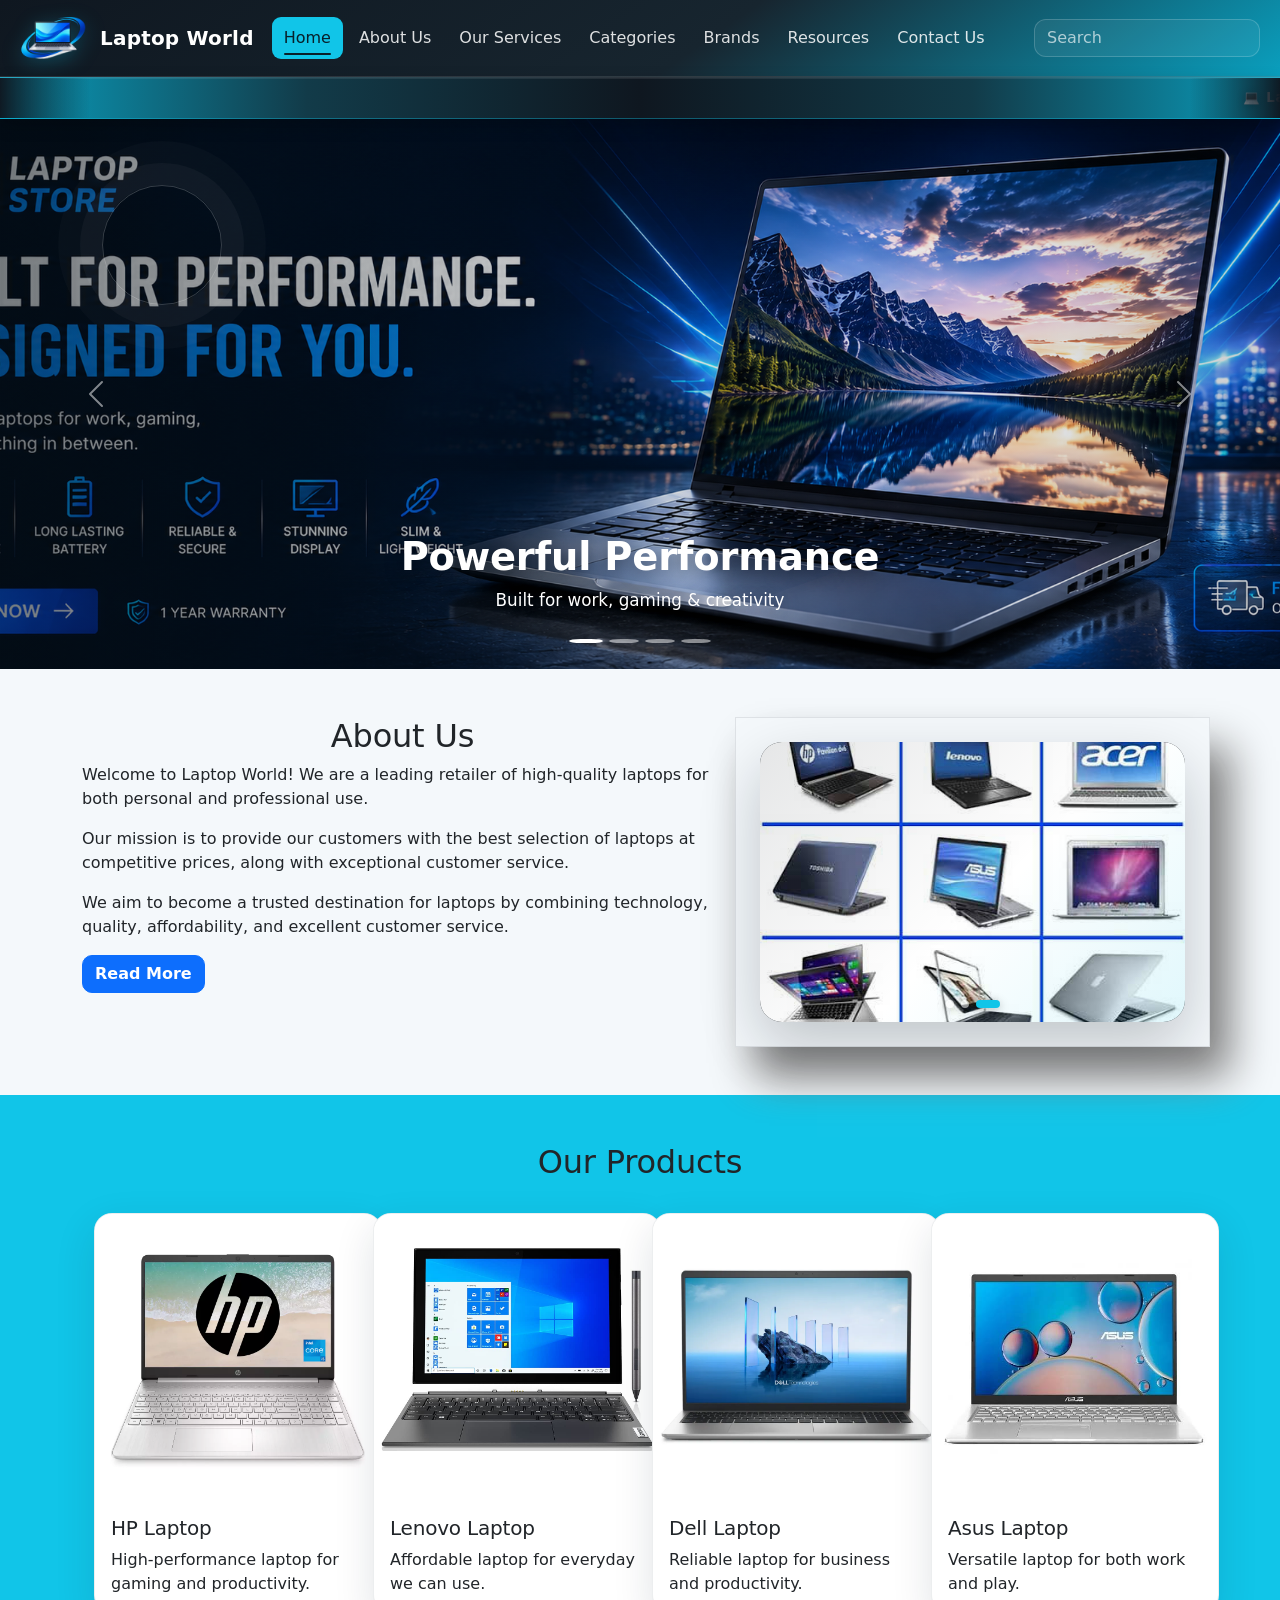
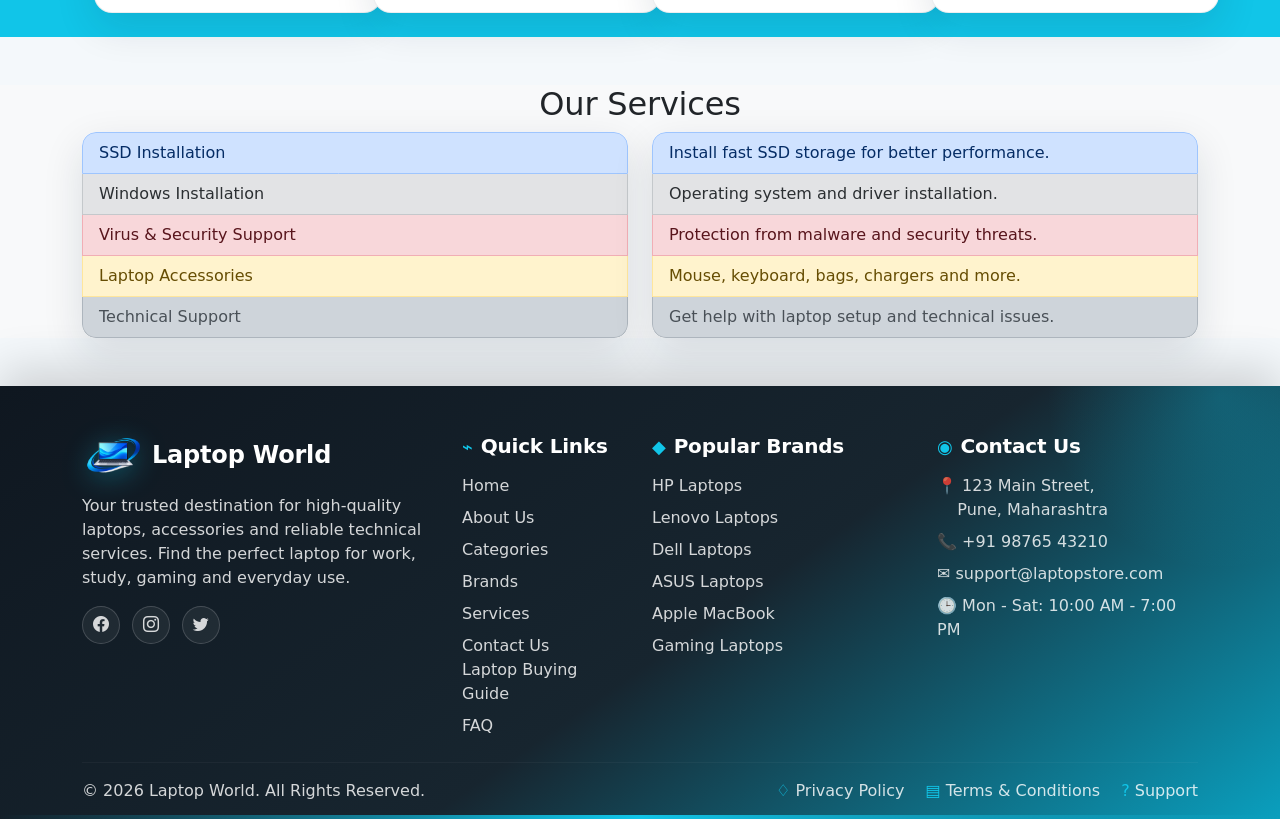
==== commit d2a0ef38: "Update index.html" ====
--- a/index.html
+++ b/index.html
@@ -18,6 +18,7 @@
       rel="stylesheet"
       integrity="sha384-sRIl4kxILFvY47J16cr9ZwB07vP4J8+LH7qKQnuqkuIAvNWLzeN8tE5YBujZqJLB"
       crossorigin="anonymous">
+    <link rel="stylesheet" href="https://cdn.jsdelivr.net/npm/bootstrap-icons@1.13.1/font/bootstrap-icons.min.css">
     <link rel="stylesheet" href="css/styles.css">
     <link rel="stylesheet" href="css/enhancements.css">
     <link rel="stylesheet" href="css/pro-effects.css">
@@ -342,9 +343,9 @@
         </div>
         <p class="mt-3 mb-3">Your trusted destination for high-quality laptops, accessories and reliable technical services. Find the perfect laptop for work, study, gaming and everyday use.</p>
         <div class="lw-social" aria-label="Social media links">
-          <a href="#" aria-label="Facebook" title="Facebook">f</a>
-          <a href="#" aria-label="Instagram" title="Instagram">◎</a>
-          <a href="#" aria-label="Twitter" title="Twitter">𝕏</a>
+          <a href="https://www.facebook.com/" aria-label="Facebook" title="Facebook"><i class="bi bi-facebook"></i></a>
+          <a href="https://www.instagram.com/?hl=en" aria-label="Instagram" title="Instagram"><i class="bi bi-instagram"></i></a>
+          <a href="https://x.com/" aria-label="Twitter" title="Twitter"><i class="bi bi-twitter"></i></a>
         </div>
       </div>
 
